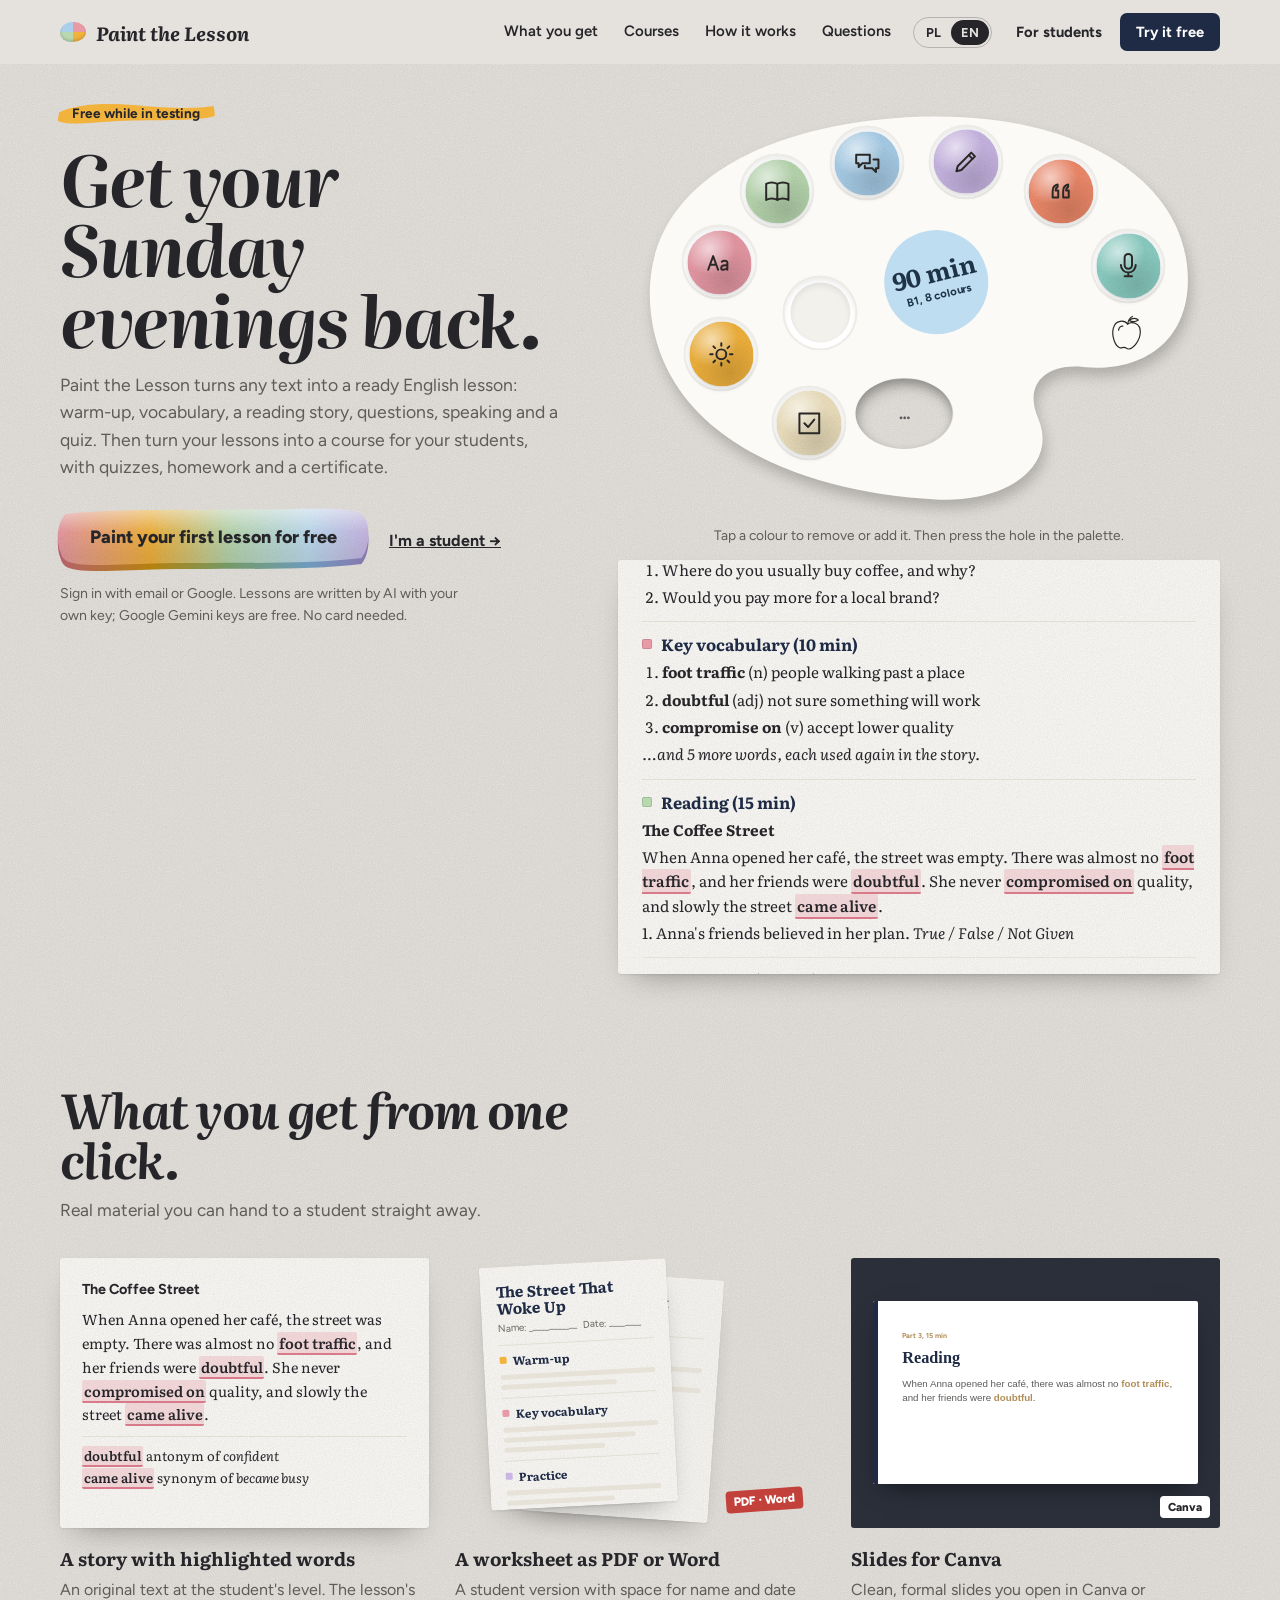
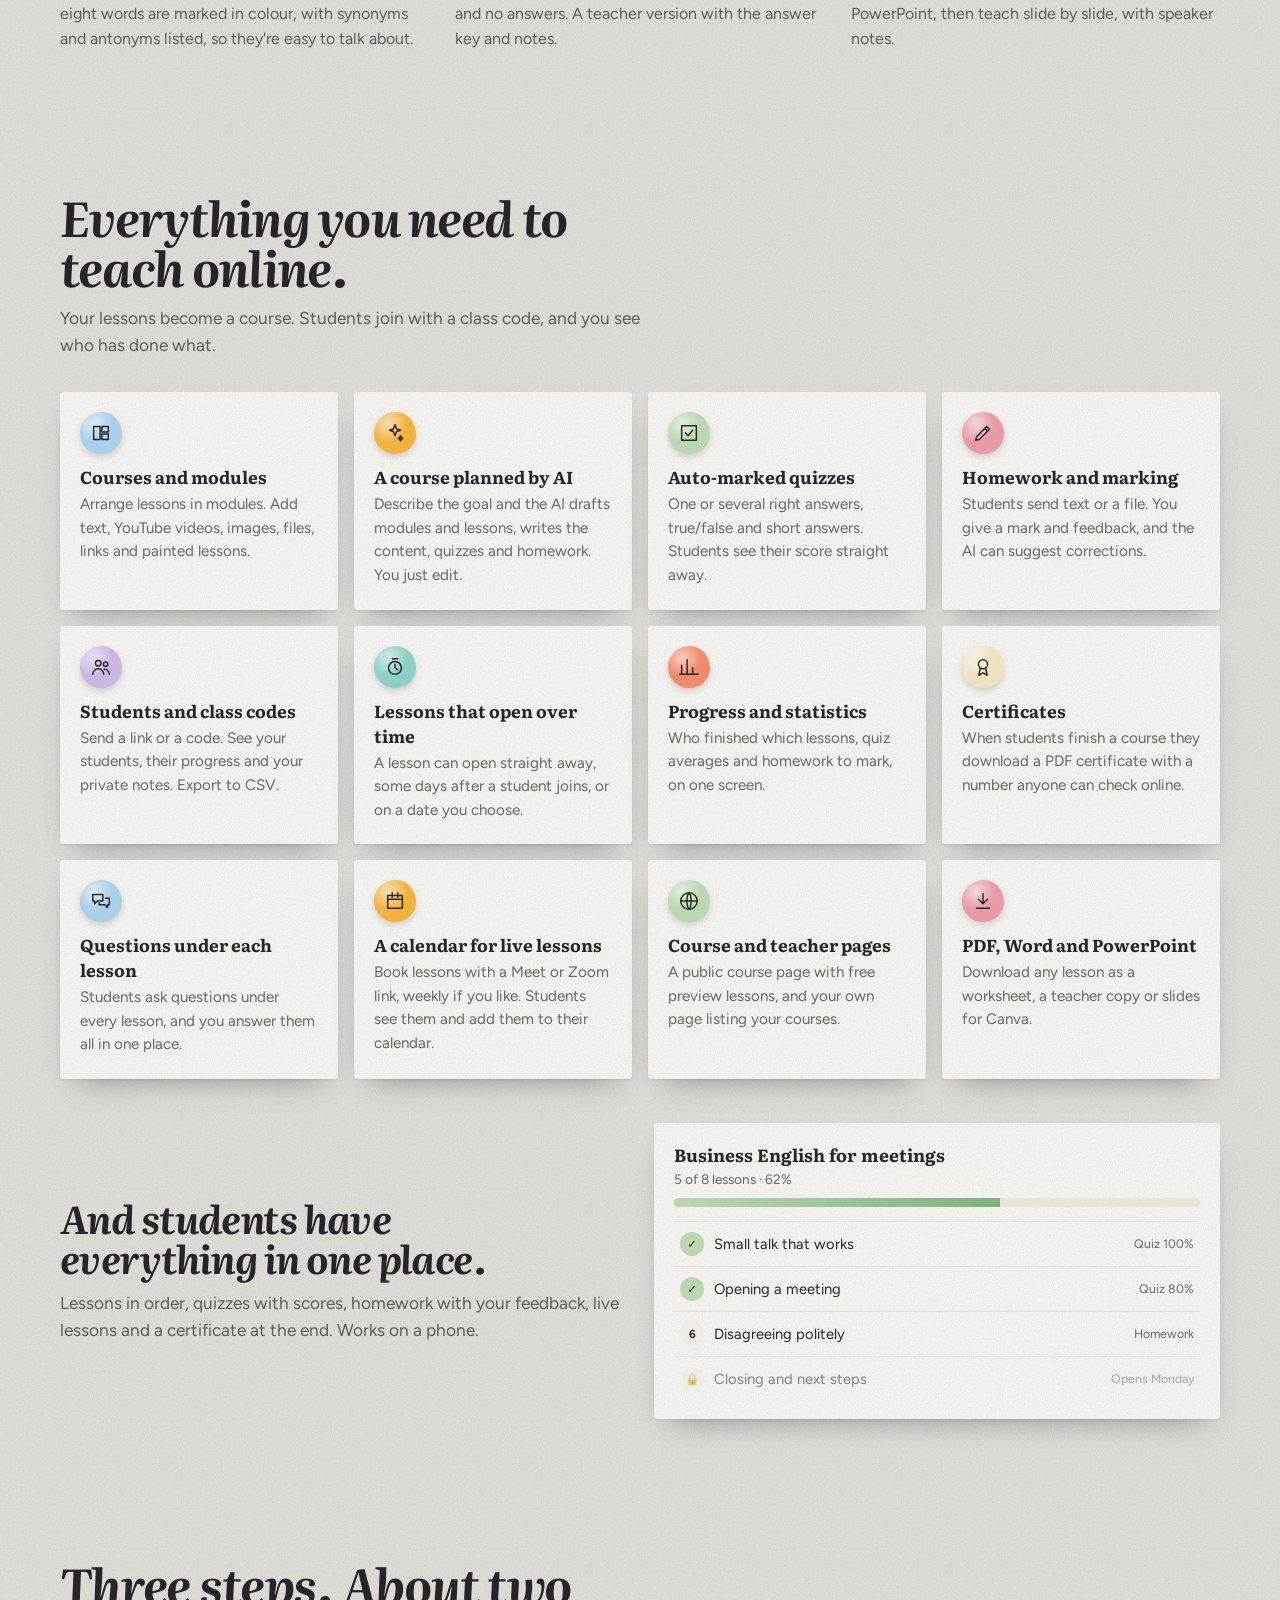
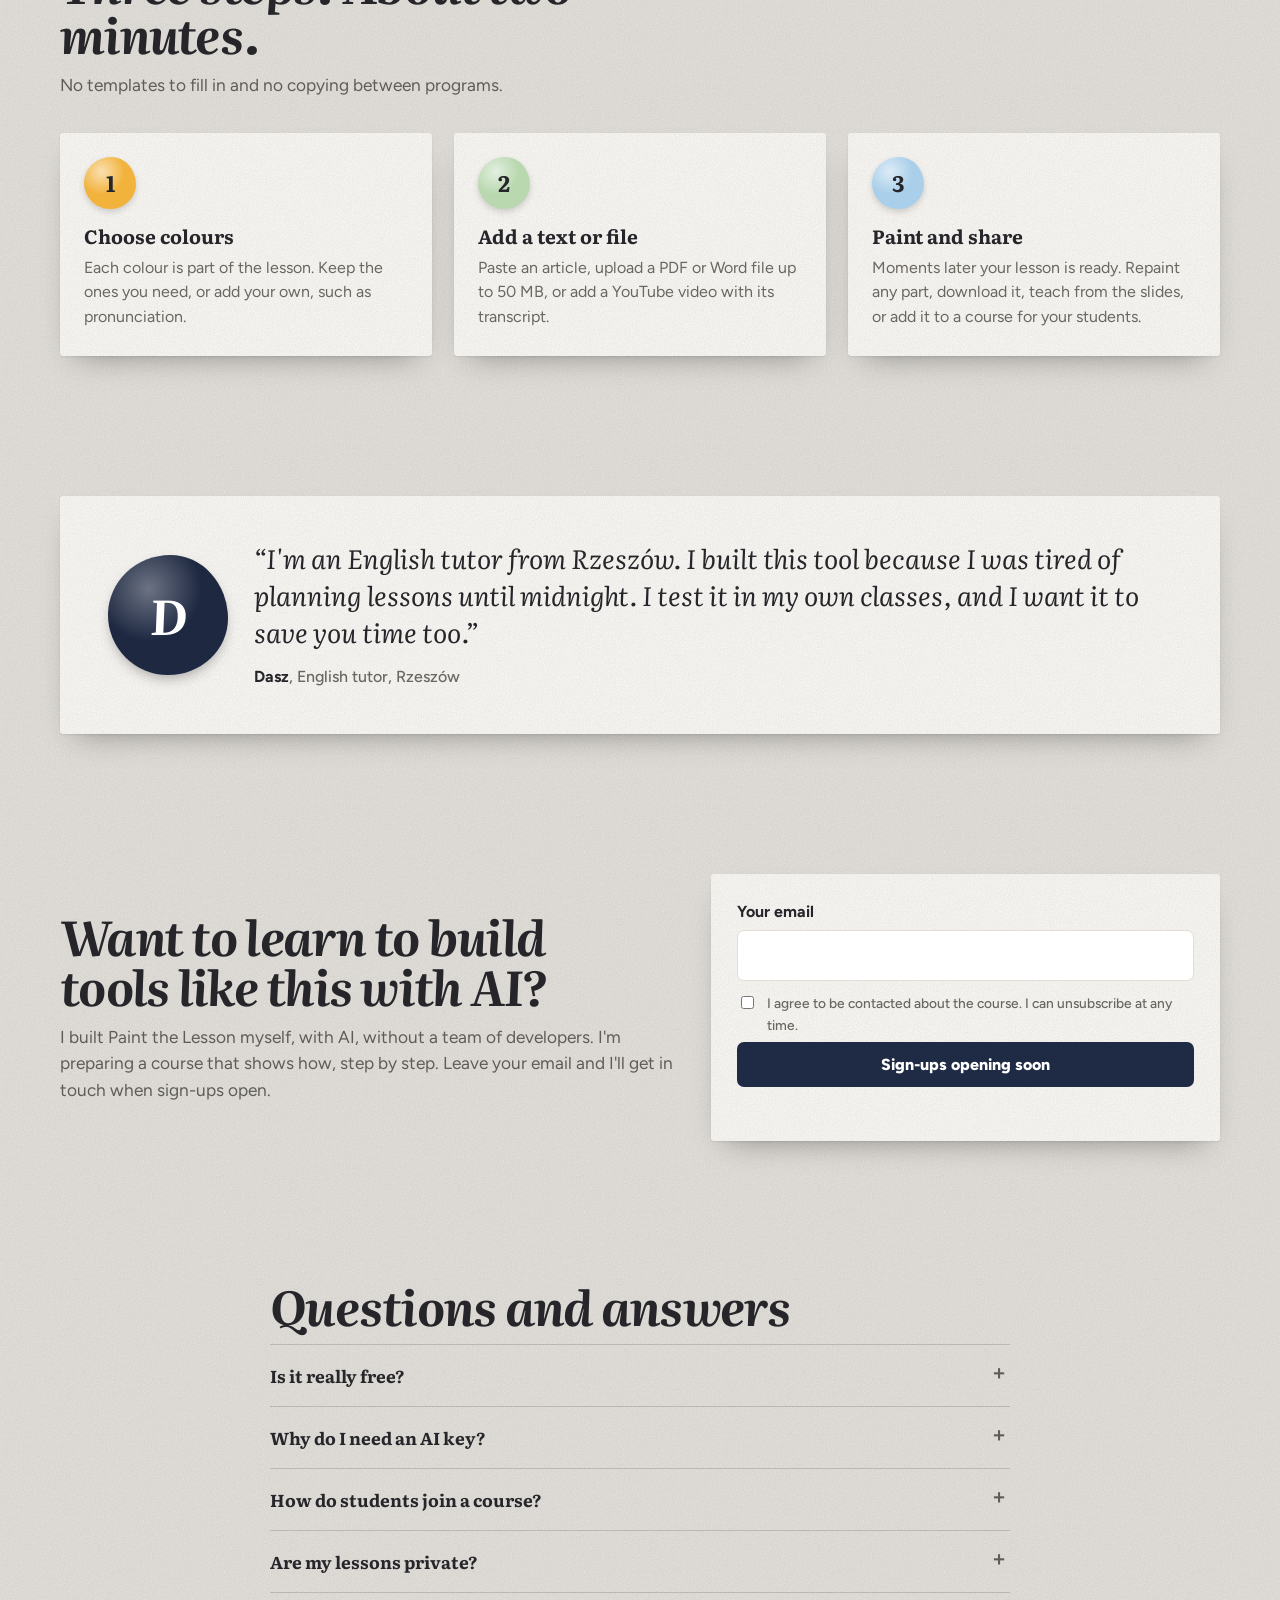
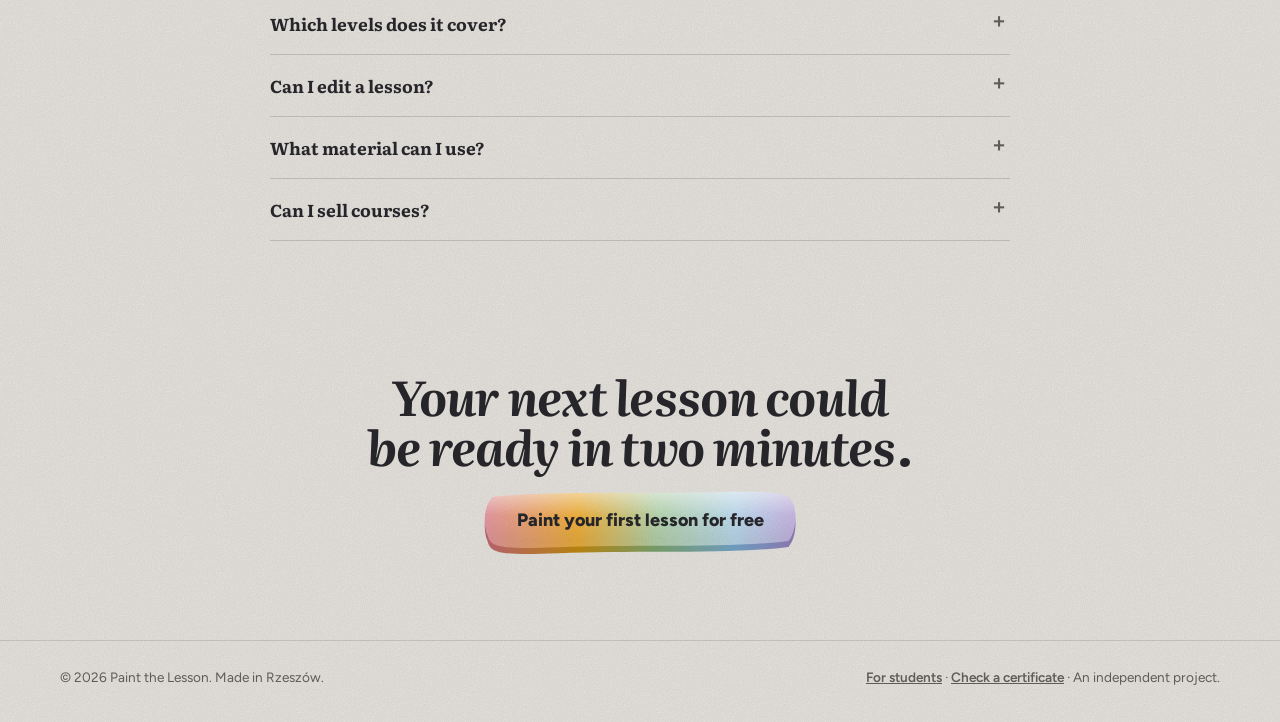
==== index.html @ 77c448f3 "Paint the Lesson web app: studio, courses, student portal - Teacher studio: paint lessons from text," ====
<!DOCTYPE html>
<html lang="pl">
<head>
<meta charset="utf-8">
<meta name="viewport" content="width=device-width, initial-scale=1, viewport-fit=cover">
<title>Paint the Lesson: gotowa lekcja angielskiego w dwie minuty</title>
<meta name="description" content="Paint the Lesson zamienia dowolny tekst w gotową lekcję angielskiego, a z lekcji buduje kurs dla Twoich uczniów: quizy, prace domowe, postępy i certyfikaty.">
<meta name="theme-color" content="#E6E3DE">
<meta property="og:title" content="Paint the Lesson">
<meta property="og:description" content="A ready English lesson from any text in two minutes, plus courses, quizzes, homework and certificates for your students.">
<meta property="og:type" content="website">
<link rel="icon" href="assets/icon.svg" type="image/svg+xml">
<link rel="preconnect" href="https://fonts.googleapis.com">
<link rel="preconnect" href="https://fonts.gstatic.com" crossorigin>
<link href="https://fonts.googleapis.com/css2?family=Figtree:wght@400;500;600;700;800&family=Literata:ital,opsz,wght@0,7..72,400;0,7..72,600;0,7..72,700;1,7..72,400;1,7..72,700&display=swap" rel="stylesheet">
<style>
:root{
  --bg:#E6E3DE; --bg-text:#26262A; --bg-muted:#5E5C58;
  --paper:#FCFBF8; --paper-text:#26262A; --paper-muted:#6A675F; --paper-line:#E3DED4;
  --navy:#1F2A44; --gold:#B08D57; --alert:#C2413A;
  --ui:"Figtree","Segoe UI",system-ui,sans-serif; --serif:"Literata",Georgia,"Times New Roman",serif;
  --noise:url("data:image/svg+xml;utf8,<svg xmlns='http://www.w3.org/2000/svg' width='180' height='180'><filter id='n'><feTurbulence type='fractalNoise' baseFrequency='.85' numOctaves='2' stitchTiles='stitch'/><feColorMatrix values='0 0 0 0 0  0 0 0 0 0  0 0 0 0 0  0 0 0 .09 0'/></filter><rect width='100%' height='100%' filter='url(%23n)'/></svg>");
  --brush:url("data:image/svg+xml;utf8,<svg xmlns='http://www.w3.org/2000/svg' viewBox='0 0 300 34' preserveAspectRatio='none'><path d='M6 16 C 40 5, 92 3, 150 7 S 262 12, 296 8 L 298 21 C 262 29, 170 25, 104 28 S 24 33, 3 27 Z'/></svg>");
  --fat:url("data:image/svg+xml;utf8,<svg xmlns='http://www.w3.org/2000/svg' viewBox='0 0 300 40' preserveAspectRatio='none'><path d='M9 5 C 62 1, 150 3, 222 2 S 291 4, 296 10 C 299 18, 298 27, 291 33 C 232 38, 142 35, 72 37 S 8 35, 3 27 C 0 19, 2 10, 9 5 Z'/></svg>");
  box-sizing:border-box;
  padding-top:env(safe-area-inset-top,0px); padding-bottom:env(safe-area-inset-bottom,0px);
}
@media (prefers-color-scheme: dark){ :root:not([data-theme="light"]){ --bg:#1C1D20; --bg-text:#ECEAE5; --bg-muted:#A6A39C; } }
:root[data-theme="dark"]{ --bg:#1C1D20; --bg-text:#ECEAE5; --bg-muted:#A6A39C; }
*,*::before,*::after{box-sizing:inherit}
html{scroll-padding-top:calc(76px + env(safe-area-inset-top,0px)); scroll-behavior:smooth}
@media (prefers-reduced-motion: reduce){ html{scroll-behavior:auto} }
body{margin:0; background:var(--bg) var(--noise); color:var(--bg-text); font:16px/1.55 var(--ui)}
a{color:inherit}
.wrap{max-width:1200px; margin:0 auto; padding:0 20px}
:focus-visible{outline:3px solid #3B6FD8; outline-offset:3px}

.top{position:sticky; top:env(safe-area-inset-top,0px); z-index:30; background:color-mix(in srgb, var(--bg) 88%, transparent); backdrop-filter:blur(8px); -webkit-backdrop-filter:blur(8px)}
.top .wrap{display:flex; align-items:center; gap:6px; height:64px}
.logo{display:flex; align-items:center; gap:10px; font:700 italic 1.2rem var(--serif); text-decoration:none; margin-right:auto}
.logo i{width:26px; height:20px; border-radius:50% 45% 50% 40% / 55% 50% 50% 45%; background:conic-gradient(#E89AA6 0 25%, #F2B33D 0 50%, #B9D8B0 0 75%, #A9CFEA 0); display:inline-block; box-shadow:inset 0 -2px 3px rgba(0,0,0,.15)}
.nav-link{text-decoration:none; font-weight:600; font-size:.94rem; padding:8px 10px}
@media (max-width:900px){ .nav-link{display:none} }
.lang{display:flex; border:1px solid color-mix(in srgb, var(--bg-text) 25%, transparent); border-radius:999px; padding:2px; margin:0 6px}
.lang button{border:0; background:transparent; color:var(--bg-text); font:700 .8rem var(--ui); padding:5px 10px; border-radius:999px; cursor:pointer}
.lang button[aria-pressed="true"]{background:var(--bg-text); color:var(--bg)}
.btn-ink{display:inline-block; text-decoration:none; background:var(--navy); color:#fff; font:700 .92rem var(--ui); padding:10px 16px; border-radius:7px; white-space:nowrap}
.btn-line{display:inline-block; text-decoration:none; font:700 .92rem var(--ui); padding:9px 12px; border-radius:7px; white-space:nowrap}
@media (max-width:520px){ .top .btn-ink{display:none} }

.paint-btn{position:relative; z-index:0; display:inline-block; text-decoration:none; text-align:center; padding:20px 30px 22px; font:800 1.12rem var(--ui); color:#26262A; transition:transform .12s ease; margin-bottom:8px}
.paint-btn::before, .paint-btn::after{content:""; position:absolute; inset:0 -4px; -webkit-mask:var(--fat) center/100% 100% no-repeat; mask:var(--fat) center/100% 100% no-repeat}
.paint-btn::before{z-index:-1; background:linear-gradient(180deg, rgba(255,255,255,.55), rgba(255,255,255,0) 42%, rgba(0,0,0,.06) 80%), var(--noise), linear-gradient(90deg,#E89AA6,#F2B33D 30%,#B9D8B0 55%,#BFDDF0 80%,#C9B6E4)}
.paint-btn::after{z-index:-2; transform:translateY(6px); background:linear-gradient(90deg,#B4606E,#B5810F 30%,#749A68 55%,#6E9BBD 80%,#8A74AE); transition:transform .12s ease}
.paint-btn:hover{transform:translateY(-2px)} .paint-btn:hover::after{transform:translateY(8px)}
.paint-btn:active{transform:translateY(4px)} .paint-btn:active::after{transform:translateY(2px)}
.hero-acts{display:flex; flex-wrap:wrap; gap:14px 22px; align-items:center}
.hero-acts .alt{font-weight:700}

.hero{padding:36px 0 40px}
.hero .wrap{display:grid; gap:34px; align-items:start}
@media (min-width:1000px){ .hero .wrap{grid-template-columns:minmax(0,.92fr) minmax(0,1.08fr); gap:46px} }
.badge{display:inline-block; position:relative; z-index:0; font:700 .85rem var(--ui); color:#26262A; padding:5px 12px; margin-bottom:16px}
.badge::before{content:""; position:absolute; inset:0 -4px; z-index:-1; background:#F2B33D; -webkit-mask:var(--brush) center/100% 100% no-repeat; mask:var(--brush) center/100% 100% no-repeat}
h1{font:700 italic clamp(2.5rem,7.2vw,4.4rem)/1 var(--serif); letter-spacing:-.02em; margin:0 0 18px; max-width:12ch}
.lead{font-size:1.1rem; color:var(--bg-muted); max-width:46ch; margin:0 0 26px}
.note{font-size:.88rem; color:var(--bg-muted); margin:6px 0 0; max-width:46ch}

.demo{display:grid; gap:14px}
.palette{position:relative; width:100%; max-width:560px; margin:0 auto; aspect-ratio:600/440}
.palette svg.board{position:absolute; inset:0; width:100%; height:100%; overflow:visible}
.board-shape{fill:#FBFAF7; filter:drop-shadow(3px 9px 7px rgba(0,0,0,.2))}
.well{position:absolute; width:13.4%; aspect-ratio:1; transform:translate(-50%,-50%); border-radius:50%; border:0; padding:0; cursor:pointer; background:#fff;
  box-shadow:inset 0 0 0 2px #EEECE7, inset 0 4px 7px rgba(0,0,0,.10)}
.well .cup{position:absolute; inset:10%; border-radius:50%; background:#F3F1EC; box-shadow:inset 0 3px 6px rgba(0,0,0,.08)}
.well .scoop{position:absolute; inset:7%; display:grid; place-items:center; border-radius:52% 48% 50% 50% / 50% 53% 47% 50%;
  background:radial-gradient(circle at 34% 28%, rgba(255,255,255,.6), transparent 42%), radial-gradient(circle at 62% 78%, rgba(0,0,0,.13), transparent 56%), var(--noise), var(--paint);
  box-shadow:0 3px 5px rgba(0,0,0,.14); transition:transform .25s cubic-bezier(.3,1.6,.5,1), opacity .2s}
.well .scoop svg{width:46%; height:46%; stroke:#2A2826; fill:none; stroke-width:1.6; stroke-linecap:round; stroke-linejoin:round}
.well[aria-pressed="false"] .scoop{transform:scale(.2); opacity:0}
.well::after, .hole::after{content:attr(data-tip); position:absolute; left:50%; bottom:calc(100% + 8px); transform:translateX(-50%); white-space:pre; pointer-events:none; opacity:0; z-index:10;
  font:600 .78rem/1.3 var(--ui); color:#26262A; background:#FFFDF8; padding:6px 10px; border-radius:6px; box-shadow:0 6px 16px -6px rgba(0,0,0,.35); border-bottom:3px solid var(--paint,#BFDDF0); transition:opacity .15s}
.hole::after{bottom:auto; top:calc(100% + 8px)}
@media (hover:hover){ .well:hover::after, .hole:hover::after{opacity:1} }
.well:focus-visible::after, .hole:focus-visible::after{opacity:1}
.well:hover, .well:focus-visible, .hole:hover{z-index:9}
.sticker{position:absolute; left:53%; top:44.3%; width:18.5%; aspect-ratio:1; transform:translate(-50%,-50%) rotate(-14deg); border-radius:50%; background:#BFDDF0; color:#1F3346; display:grid; place-content:center; text-align:center; pointer-events:none}
.sticker b{font:700 clamp(.95rem,3.4vw,1.55rem)/1 var(--serif)}
.sticker span{font-size:clamp(.5rem,1.6vw,.7rem); font-weight:700; margin-top:2px}
.hole{position:absolute; left:47.33%; top:76.4%; width:17.4%; height:17.2%; transform:translate(-50%,-50%); border-radius:50%; border:0; background:transparent; cursor:pointer; color:var(--bg-text); font:800 clamp(.7rem,2.2vw,.95rem) var(--ui); box-shadow:inset 0 4px 8px rgba(0,0,0,.28)}
.hole:disabled{cursor:wait; opacity:.7}
.doodle{position:absolute; left:87%; top:57.5%; width:6.5%; transform:translate(-50%,-50%) rotate(8deg); pointer-events:none}
.doodle svg{width:100%; stroke:#2A2826; fill:none; stroke-width:1.3; stroke-linecap:round; stroke-linejoin:round}
.demo-hint{font-size:.86rem; color:var(--bg-muted); text-align:center; margin:0}
@media (prefers-reduced-motion: no-preference){
  .palette.intro .well .scoop{animation:drop .55s cubic-bezier(.3,1.5,.5,1) both; animation-delay:calc(var(--n) * 70ms + 150ms)}
  @keyframes drop{from{transform:translateY(-18px) scale(.4); opacity:0}}
}

.paper{background:var(--paper) var(--noise); color:var(--paper-text); border-radius:3px; box-shadow:0 1px 2px rgba(0,0,0,.08), 0 14px 30px -16px rgba(0,0,0,.4)}
.sheet{height:clamp(320px,46vh,430px); overflow-y:auto; padding:22px 24px 26px; position:relative; scrollbar-width:thin}
.sheet-tag{font:700 .75rem var(--ui); color:var(--paper-muted); margin:0 0 6px}
.lesson{font-family:var(--serif); font-size:.95rem; line-height:1.6}
.lesson .title{font:700 1.45rem/1.15 var(--serif); color:var(--navy); margin:0 0 4px}
.lesson .aim{font-style:italic; color:var(--paper-muted); margin:0 0 6px; font-size:.9rem}
.part{border-top:1px solid var(--paper-line); padding-top:10px; margin-top:12px}
.part h3{display:flex; align-items:center; gap:9px; font:700 1.02rem var(--serif); color:var(--navy); margin:0 0 4px}
.part h3::before{content:""; width:10px; height:10px; border-radius:2px; background:var(--paint); box-shadow:inset 0 0 0 1px rgba(0,0,0,.12)}
.part p, .part li{margin:.2em 0}
.part ol, .part ul{margin:.2em 0; padding-left:1.3em}
.part.teacher{background:#F4F1EA; border-left:3px solid var(--navy); border-top:0; padding:8px 12px; border-radius:0 6px 6px 0}
.part.teacher h3{font-size:.95rem}
mark.vk{background:rgba(232,154,166,.32); color:inherit; border-bottom:2px solid #D97A8A; padding:0 .12em; border-radius:2px; font-weight:600}
@media (prefers-reduced-motion: no-preference){
  .painted{animation:wipe .6s cubic-bezier(.4,.1,.2,1) both}
  @keyframes wipe{from{clip-path:inset(0 100% 0 0); opacity:.3} to{clip-path:inset(0 0 0 0); opacity:1}}
}

section.block{padding:70px 0}
.h2{font:700 italic clamp(2rem,5vw,3rem)/1.05 var(--serif); letter-spacing:-.015em; margin:0 0 12px; max-width:18ch}
.sub{color:var(--bg-muted); font-size:1.08rem; margin:0 0 34px; max-width:56ch}

.gets{display:grid; gap:26px}
@media (min-width:900px){ .gets{grid-template-columns:repeat(3,1fr)} }
.get h3{font:700 1.15rem var(--serif); margin:16px 0 6px}
.get p{margin:0; color:var(--bg-muted)}
.mock{height:270px; position:relative}
.mock-story{padding:20px 22px; font:400 .9rem/1.65 var(--serif); overflow:hidden}
.mock-story b{display:block; font-family:var(--ui); margin-bottom:6px}
.mock-story .wl{margin-top:10px; padding-top:8px; border-top:1px solid var(--paper-line); font-size:.82rem}
.pages{position:relative; height:100%}
.page{position:absolute; height:90%; aspect-ratio:1/1.3; padding:16px 16px; font-size:.62rem; line-height:1.5; overflow:hidden}
.page.back{left:20%; top:6%; transform:rotate(4deg); opacity:.9}
.page.front{left:8%; top:2%; transform:rotate(-3deg)}
.page .pt{font:700 .95rem/1.15 var(--serif); color:var(--navy); margin:0 0 4px}
.page .nd{color:var(--paper-muted); margin:0 0 8px}
.page .ph{display:flex; align-items:center; gap:6px; font:700 .72rem var(--serif); color:var(--navy); margin:8px 0 3px; border-top:1px solid var(--paper-line); padding-top:6px}
.page .ph i{width:7px; height:7px; border-radius:1.5px; background:var(--paint)}
.page .ln{height:5px; border-radius:3px; background:#E7E2D8; margin:5px 0}
.ftag{position:absolute; right:6%; bottom:6%; font:800 .75rem var(--ui); background:var(--alert); color:#fff; padding:4px 8px; border-radius:4px; transform:rotate(-4deg)}
.slides{height:100%; display:grid; place-items:center; overflow:hidden; border-radius:3px; background:#2A2F3A}
.slides-track{position:relative; width:88%; aspect-ratio:16/9}
.sl{container-type:inline-size; position:absolute; inset:0; border-radius:2px; overflow:hidden; box-shadow:0 10px 24px -10px rgba(0,0,0,.6); opacity:0; transition:transform .5s ease, opacity .5s ease; transform:translateX(12%)}
.sl.on{opacity:1; transform:none}
.sl.out{opacity:0; transform:translateX(-12%)}
.sl.t{background:var(--navy); color:#fff}
.sl.t .in{position:absolute; inset:0; display:flex; flex-direction:column; justify-content:center; padding:0 9cqw}
.sl.t small{font:700 2.6cqw var(--ui); color:var(--gold)}
.sl.t b{font:700 6.2cqw/1.1 Georgia,serif; margin:1.5cqw 0 2.6cqw}
.sl.t span{display:block; width:14cqw; height:.6cqw; background:var(--gold)}
.sl.c{background:#fff; color:#1F2430}
.sl.c .in{position:absolute; inset:0; padding:6cqw 7cqw 0 9cqw}
.sl.c::before{content:""; position:absolute; left:0; top:0; bottom:0; width:1.6cqw; background:var(--navy)}
.sl.c small{font:700 2.2cqw var(--ui); color:var(--gold)}
.sl.c b{display:block; font:700 5cqw Georgia,serif; color:var(--navy); margin:1cqw 0 3cqw}
.sl.c p{font:3cqw/1.45 Arial,sans-serif; margin:0}
.sl.c mark{background:none; color:var(--gold); font-weight:700}
.ctag{position:absolute; right:10px; bottom:10px; font:800 .72rem var(--ui); background:#fff; color:#26262A; padding:4px 8px; border-radius:4px}

/* Teaching platform features */
.feats{display:grid; gap:16px; grid-template-columns:repeat(auto-fill, minmax(250px,1fr)); list-style:none; padding:0; margin:0}
.feat{padding:20px 20px 22px}
.feat .dot{width:42px; height:42px; display:grid; place-items:center; margin-bottom:10px; border-radius:52% 48% 50% 50% / 50% 53% 47% 50%; background:radial-gradient(circle at 34% 28%, rgba(255,255,255,.6), transparent 45%), var(--paint); box-shadow:0 3px 6px rgba(0,0,0,.15)}
.feat .dot svg{width:22px; height:22px; stroke:#2A2826; fill:none; stroke-width:1.6; stroke-linecap:round; stroke-linejoin:round}
.feat h3{font:700 1.08rem var(--serif); margin:0 0 4px}
.feat p{margin:0; color:var(--paper-muted); font-size:.95rem}
.students{display:grid; gap:28px; align-items:center; margin-top:44px}
@media (min-width:900px){ .students{grid-template-columns:1fr 1fr} }
.student-mock{padding:18px 20px}
.sm-row{display:flex; align-items:center; gap:10px; padding:10px 6px; border-top:1px solid var(--paper-line); font-size:.92rem}
.sm-row:first-of-type{border-top:0}
.sm-row i{width:24px; height:24px; display:grid; place-items:center; border-radius:50%; background:#EFEBE3; font:700 .72rem var(--ui); font-style:normal; flex:none}
.sm-row.done i{background:#B9D8B0}
.sm-row.lock{opacity:.55}
.sm-row small{margin-left:auto; color:var(--paper-muted)}
.sm-bar{height:9px; border-radius:99px; background:#E9E4DA; overflow:hidden; margin:8px 0 14px}
.sm-bar b{display:block; height:100%; width:62%; background:linear-gradient(90deg,#B9D8B0,#7FB27A)}
.sm-h{font:700 1.1rem var(--serif); margin:0 0 2px}
.sm-sub{color:var(--paper-muted); font-size:.85rem; margin:0}

.steps{display:grid; gap:22px; list-style:none; padding:0; margin:0}
@media (min-width:860px){ .steps{grid-template-columns:repeat(3,1fr)} }
.step{padding:24px 24px 26px; position:relative}
.step .num{width:52px; height:52px; display:grid; place-items:center; font:700 1.4rem var(--serif); color:#26262A; margin-bottom:12px;
  border-radius:52% 48% 50% 50% / 50% 53% 47% 50%; background:radial-gradient(circle at 34% 28%, rgba(255,255,255,.6), transparent 45%), var(--paint); box-shadow:0 3px 6px rgba(0,0,0,.15)}
.step h3{font:700 1.2rem var(--serif); margin:0 0 6px}
.step p{margin:0; color:var(--paper-muted)}

.founder{display:grid; gap:26px; align-items:center; padding:34px 30px}
@media (min-width:820px){ .founder{grid-template-columns:auto 1fr; padding:44px 48px} }
.face{width:120px; height:120px; display:grid; place-items:center; font:700 italic 3rem var(--serif); color:#fff; border-radius:52% 48% 50% 50% / 50% 53% 47% 50%;
  background:radial-gradient(circle at 34% 28%, rgba(255,255,255,.35), transparent 45%), var(--noise), var(--navy); box-shadow:0 6px 14px -4px rgba(0,0,0,.35)}
blockquote{margin:0; font:400 italic clamp(1.25rem,2.6vw,1.65rem)/1.4 var(--serif); color:var(--paper-text)}
.sign{margin:14px 0 0; font-weight:700}
.sign span{font-weight:500; color:var(--paper-muted)}

.builders{display:grid; gap:28px; align-items:center}
@media (min-width:900px){ .builders{grid-template-columns:1.1fr .9fr} }
.signup{padding:26px}
.signup label{display:block; font-weight:700; margin-bottom:6px}
.signup input[type=email]{width:100%; font:inherit; padding:12px 14px; border:1px solid var(--paper-line); border-radius:7px; background:#fff; color:#26262A}
.consent{display:flex !important; font-weight:500 !important; gap:10px; align-items:flex-start; font-size:.86rem; color:var(--paper-muted); margin:12px 0 16px}
.consent input{margin-top:3px}
.signup button{width:100%; border:0; border-radius:7px; padding:13px 16px; font:800 1rem var(--ui); background:var(--navy); color:#fff; cursor:pointer}
.signup button:disabled{opacity:.55; cursor:not-allowed}
.form-msg{min-height:1.3em; font-size:.88rem; margin:10px 0 0}
.form-msg.err{color:var(--alert)}

.faq{max-width:780px}
details{border-top:1px solid color-mix(in srgb, var(--bg-text) 18%, transparent); padding:4px 0}
details:last-child{border-bottom:1px solid color-mix(in srgb, var(--bg-text) 18%, transparent)}
summary{cursor:pointer; list-style:none; font:700 1.08rem var(--serif); padding:14px 30px 14px 0; position:relative}
summary::-webkit-details-marker{display:none}
summary::after{content:"+"; position:absolute; right:4px; top:10px; font:600 1.4rem var(--ui); color:var(--bg-muted)}
details[open] summary::after{content:"\2212"}
details p{margin:0 0 16px; color:var(--bg-muted); max-width:62ch}

.final{text-align:center; padding:60px 0 80px}
.final .h2{margin:0 auto 18px}
footer{border-top:1px solid color-mix(in srgb, var(--bg-text) 15%, transparent); padding:26px 0 34px; font-size:.85rem; color:var(--bg-muted)}
footer .wrap{display:flex; flex-wrap:wrap; gap:8px 24px; justify-content:space-between}
footer a{font-weight:600}
</style>
</head>
<body>
<header class="top">
  <div class="wrap">
    <a class="logo" href="#top"><i aria-hidden="true"></i>Paint the Lesson</a>
    <a class="nav-link" href="#what" data-i="nav.what"></a>
    <a class="nav-link" href="#teach" data-i="nav.teach"></a>
    <a class="nav-link" href="#how" data-i="nav.how"></a>
    <a class="nav-link" href="#faq" data-i="nav.faq"></a>
    <div class="lang" role="group" aria-label="Język / Language">
      <button id="lgPl" aria-pressed="true" lang="pl">PL</button>
      <button id="lgEn" aria-pressed="false" lang="en">EN</button>
    </div>
    <a class="btn-line" href="learn.html" data-i="nav.student"></a>
    <a class="btn-ink" href="app.html" data-i="nav.cta"></a>
  </div>
</header>

<main id="top">
  <section class="hero">
    <div class="wrap">
      <div>
        <span class="badge" data-i="hero.badge"></span>
        <h1 data-i="hero.h1"></h1>
        <p class="lead" data-i="hero.lead"></p>
        <div class="hero-acts"><a class="paint-btn" href="app.html" data-i="hero.cta"></a><a class="alt" href="learn.html" data-i="hero.student"></a></div>
        <p class="note" data-i="hero.note"></p>
      </div>
      <div class="demo">
        <div class="palette intro" id="palette">
          <svg class="board" viewBox="0 0 600 440" aria-hidden="true">
            <path class="board-shape" fill-rule="evenodd" d="M300 18 C 472 12, 592 88, 588 198 C 585 268, 528 292, 476 286 C 434 282, 412 306, 428 342 C 448 390, 398 432, 318 428 C 176 421, 22 362, 12 220 C 3 88, 140 24, 300 18 Z M 284 298 a 52 38 0 1 0 0.1 0 Z"/>
          </svg>
          <div class="sticker" aria-hidden="true"><b id="stMin">90 min</b><span id="stInfo"></span></div>
          <div class="doodle" aria-hidden="true"><svg viewBox="0 0 40 44"><path d="M20 13c-4-4-14-3-15 7-1 9 5 19 10 20 2 .4 3-1 5-1s3 1.4 5 1c5-1 11-11 10-20-1-10-11-11-15-7z"/><path d="M20 13c0-4 1-7 4-9"/><path d="M21 9c3-4 8-4 10-2-3 3-7 3-10 2z"/><path d="M11 21c0-3 2-5 4-5"/></svg></div>
          <button class="hole" id="hole"></button>
        </div>
        <p class="demo-hint" data-i="demo.hint"></p>
        <div class="paper sheet" id="sheet" aria-live="polite">
          <p class="sheet-tag" data-i="demo.sample"></p>
          <div class="lesson" id="lesson"></div>
        </div>
      </div>
    </div>
  </section>

  <section class="block" id="what">
    <div class="wrap">
      <h2 class="h2" data-i="what.h2"></h2>
      <p class="sub" data-i="what.sub"></p>
      <div class="gets">
        <article class="get">
          <div class="paper mock mock-story" aria-hidden="true">
            <b>The Coffee Street</b>
            When Anna opened her café, the street was empty. There was almost no <mark class="vk">foot traffic</mark>, and her friends were <mark class="vk">doubtful</mark>. She never <mark class="vk">compromised on</mark> quality, and slowly the street <mark class="vk">came alive</mark>.
            <div class="wl"><mark class="vk">doubtful</mark> antonym of <em>confident</em><br><mark class="vk">came alive</mark> synonym of <em>became busy</em></div>
          </div>
          <h3 data-i="what.c1.t"></h3><p data-i="what.c1.d"></p>
        </article>
        <article class="get">
          <div class="mock" aria-hidden="true"><div class="pages">
            <div class="paper page back"><p class="pt">The Street That Woke Up</p><div class="ph" style="--paint:#B9D8B0"><i></i>Reading</div><div class="ln"></div><div class="ln" style="width:80%"></div><div class="ln"></div><div class="ln" style="width:60%"></div></div>
            <div class="paper page front"><p class="pt">The Street That Woke Up</p><p class="nd">Name: ____________ &nbsp; Date: ________</p>
              <div class="ph" style="--paint:#F2B33D"><i></i>Warm-up</div><div class="ln"></div><div class="ln" style="width:75%"></div>
              <div class="ph" style="--paint:#E89AA6"><i></i>Key vocabulary</div><div class="ln"></div><div class="ln" style="width:85%"></div><div class="ln" style="width:65%"></div>
              <div class="ph" style="--paint:#C9B6E4"><i></i>Practice</div><div class="ln"></div><div class="ln" style="width:70%"></div></div>
            <span class="ftag">PDF · Word</span>
          </div></div>
          <h3 data-i="what.c2.t"></h3><p data-i="what.c2.d"></p>
        </article>
        <article class="get">
          <div class="mock" aria-hidden="true"><div class="slides" id="slides"><div class="slides-track">
            <div class="sl t on"><div class="in"><small>B1, 90 minutes</small><b>The Street That Woke Up</b><span></span></div></div>
            <div class="sl c"><div class="in"><small>Part 3, 15 min</small><b>Reading</b><p>When Anna opened her café, there was almost no <mark>foot traffic</mark>, and her friends were <mark>doubtful</mark>.</p></div></div>
            <div class="sl c"><div class="in"><small>Part 5, 15 min</small><b>Discussion</b><p>1. Was Anna right to charge more than the chain store?<br>2. What makes a street feel alive?</p></div></div>
          </div><span class="ctag">Canva</span></div></div>
          <h3 data-i="what.c3.t"></h3><p data-i="what.c3.d"></p>
        </article>
      </div>
    </div>
  </section>

  <section class="block" id="teach">
    <div class="wrap">
      <h2 class="h2" data-i="teach.h2"></h2>
      <p class="sub" data-i="teach.sub"></p>
      <ul class="feats" id="feats"></ul>
      <div class="students">
        <div>
          <h2 class="h2" style="font-size:clamp(1.7rem,4vw,2.4rem)" data-i="stu.h2"></h2>
          <p class="sub" style="margin-bottom:0" data-i="stu.sub"></p>
        </div>
        <div class="paper student-mock" aria-hidden="true">
          <p class="sm-h">Business English for meetings</p><p class="sm-sub">5 of 8 lessons · 62%</p>
          <div class="sm-bar"><b></b></div>
          <div class="sm-row done"><i>✓</i>Small talk that works<small>Quiz 100%</small></div>
          <div class="sm-row done"><i>✓</i>Opening a meeting<small>Quiz 80%</small></div>
          <div class="sm-row"><i>6</i>Disagreeing politely<small>Homework</small></div>
          <div class="sm-row lock"><i>🔒</i>Closing and next steps<small>Opens Monday</small></div>
        </div>
      </div>
    </div>
  </section>

  <section class="block" id="how">
    <div class="wrap">
      <h2 class="h2" data-i="how.h2"></h2>
      <p class="sub" data-i="how.sub"></p>
      <ol class="steps">
        <li class="paper step"><div class="num" style="--paint:#F2B33D">1</div><h3 data-i="how.s1.t"></h3><p data-i="how.s1.d"></p></li>
        <li class="paper step"><div class="num" style="--paint:#B9D8B0">2</div><h3 data-i="how.s2.t"></h3><p data-i="how.s2.d"></p></li>
        <li class="paper step"><div class="num" style="--paint:#A9CFEA">3</div><h3 data-i="how.s3.t"></h3><p data-i="how.s3.d"></p></li>
      </ol>
    </div>
  </section>

  <section class="block" id="founder">
    <div class="wrap">
      <div class="paper founder">
        <div class="face" aria-hidden="true">D</div>
        <div>
          <blockquote data-i="founder.q"></blockquote>
          <p class="sign">Dasz<span data-i="founder.role"></span></p>
        </div>
      </div>
    </div>
  </section>

  <section class="block" id="builders">
    <div class="wrap builders">
      <div>
        <h2 class="h2" data-i="build.h2"></h2>
        <p class="sub" style="margin-bottom:0" data-i="build.sub"></p>
      </div>
      <form class="paper signup" id="signup" novalidate>
        <label for="email" data-i="build.label"></label>
        <input id="email" type="email" autocomplete="email" required>
        <label class="consent"><input type="checkbox" id="consent" required><span data-i="build.consent"></span></label>
        <button type="submit" id="signBtn" data-i="build.btn"></button>
        <p class="form-msg" id="formMsg" role="status" aria-live="polite"></p>
      </form>
    </div>
  </section>

  <section class="block" id="faq">
    <div class="wrap faq">
      <h2 class="h2" data-i="faq.h2"></h2>
      <details><summary data-i="faq.q1"></summary><p data-i="faq.a1"></p></details>
      <details><summary data-i="faq.q2"></summary><p data-i="faq.a2"></p></details>
      <details><summary data-i="faq.q7"></summary><p data-i="faq.a7"></p></details>
      <details><summary data-i="faq.q3"></summary><p data-i="faq.a3"></p></details>
      <details><summary data-i="faq.q4"></summary><p data-i="faq.a4"></p></details>
      <details><summary data-i="faq.q5"></summary><p data-i="faq.a5"></p></details>
      <details><summary data-i="faq.q6"></summary><p data-i="faq.a6"></p></details>
      <details><summary data-i="faq.q8"></summary><p data-i="faq.a8"></p></details>
    </div>
  </section>

  <section class="final">
    <div class="wrap">
      <h2 class="h2" data-i="final.h2"></h2>
      <a class="paint-btn" href="app.html" data-i="hero.cta"></a>
    </div>
  </section>
</main>
<footer>
  <div class="wrap">
    <span data-i="foot.made"></span>
    <span><a href="learn.html" data-i="nav.student"></a> · <a href="verify.html" data-i="foot.verify"></a> · <span data-i="foot.small"></span></span>
  </div>
</footer>

<script>
const FORM_URL = ""; // e.g. a Tally or Google Form link; the email is added as ?email=

const T = {
  pl:{
    "doc.title":"Paint the Lesson: gotowa lekcja angielskiego w dwie minuty",
    "nav.what":"Co dostajesz","nav.teach":"Kursy","nav.how":"Jak to działa","nav.faq":"Pytania","nav.cta":"Wypróbuj za darmo","nav.student":"Dla uczniów",
    "hero.badge":"Za darmo w czasie testów",
    "hero.h1":"Odzyskaj swoje niedzielne wieczory.",
    "hero.lead":"Paint the Lesson zamienia dowolny tekst w gotową lekcję angielskiego: rozgrzewkę, słownictwo, historyjkę, pytania, mówienie i quiz. Z lekcji zbudujesz kurs dla uczniów, z quizami, pracami domowymi i certyfikatem.",
    "hero.cta":"Namaluj pierwszą lekcję za darmo","hero.student":"Jestem uczniem →",
    "hero.note":"Logujesz się e-mailem lub przez Google. Lekcje pisze AI z Twoim własnym kluczem; klucz Google Gemini jest darmowy. Bez karty płatniczej.",
    "demo.hint":"Stuknij kolor, żeby go usunąć lub dodać. Potem naciśnij otwór w palecie.",
    "demo.sample":"Przykładowa lekcja, poziom B1",
    "demo.paint":"Maluj","demo.painting":"…","demo.holeTip":"Namaluj lekcję",
    "demo.skip":"Kliknij, aby pominąć","demo.add":"Kliknij, aby dodać",
    "what.h2":"Co dostajesz po jednym kliknięciu.",
    "what.sub":"Prawdziwe materiały, które możesz od razu dać uczniowi.",
    "what.c1.t":"Historyjka z wyróżnionymi słowami",
    "what.c1.d":"Oryginalny tekst na poziomie ucznia. Osiem słów z lekcji jest zaznaczonych kolorem, a lista obok pokazuje synonimy i antonimy, więc łatwo o nich rozmawiać.",
    "what.c2.t":"Karta pracy w PDF lub Word",
    "what.c2.d":"Wersja dla ucznia z miejscem na imię i datę, bez odpowiedzi. Wersja dla Ciebie z kluczem i notatkami po polsku.",
    "what.c3.t":"Slajdy do Canvy",
    "what.c3.d":"Eleganckie slajdy, które otworzysz w Canvie lub PowerPoincie. Prowadzisz lekcję slajd po slajdzie, z notatkami dla siebie.",
    "teach.h2":"Wszystko, czego potrzebujesz, żeby uczyć online.",
    "teach.sub":"Twoje lekcje stają się kursem. Uczniowie dołączają kodem klasy, a Ty widzisz, kto co zrobił.",
    "f.courses.t":"Kursy i moduły","f.courses.d":"Układaj lekcje w moduły. Dodawaj tekst, filmy z YouTube, obrazy, pliki, linki i namalowane lekcje.",
    "f.ai.t":"Kurs zaplanowany przez AI","f.ai.d":"Opisz cel kursu, a AI rozpisze moduły i lekcje, napisze treść, quizy i prace domowe. Ty tylko poprawiasz.",
    "f.quiz.t":"Quizy sprawdzane automatycznie","f.quiz.d":"Jedna lub kilka poprawnych odpowiedzi, prawda/fałsz i krótkie odpowiedzi. Uczeń od razu widzi wynik.",
    "f.hw.t":"Prace domowe i ocenianie","f.hw.d":"Uczeń wysyła tekst lub plik. Ty oceniasz i piszesz informację zwrotną, a AI może podpowiedzieć poprawki.",
    "f.students.t":"Uczniowie i kod klasy","f.students.d":"Wyślij link albo kod. Widzisz listę uczniów, ich postępy i swoje prywatne notatki. Eksport do CSV.",
    "f.drip.t":"Lekcje otwierane w czasie","f.drip.d":"Lekcja może otworzyć się od razu, kilka dni po zapisie albo w wybranym dniu.",
    "f.progress.t":"Postępy i statystyki","f.progress.d":"Kto skończył które lekcje, średnie wyniki quizów, prace do sprawdzenia. Wszystko na jednym ekranie.",
    "f.cert.t":"Certyfikaty","f.cert.d":"Po ukończeniu kursu uczeń pobiera certyfikat w PDF z numerem, który każdy może sprawdzić online.",
    "f.disc.t":"Pytania pod lekcją","f.disc.d":"Uczniowie zadają pytania pod każdą lekcją, a Ty odpowiadasz w jednym miejscu.",
    "f.cal.t":"Kalendarz lekcji na żywo","f.cal.d":"Zaplanuj lekcje z linkiem do Meet lub Zooma, także co tydzień. Uczniowie widzą je u siebie i dodają do kalendarza.",
    "f.page.t":"Strona kursu i nauczyciela","f.page.d":"Publiczna strona kursu z darmowymi lekcjami na próbę i Twoja strona z listą kursów.",
    "f.export.t":"PDF, Word i PowerPoint","f.export.d":"Każdą lekcję pobierzesz jako kartę pracy, wersję dla nauczyciela albo slajdy do Canvy.",
    "stu.h2":"A uczeń ma wszystko w jednym miejscu.",
    "stu.sub":"Lekcje po kolei, quizy z wynikiem, prace domowe z Twoją oceną, lekcje na żywo i certyfikat na koniec. Działa na telefonie.",
    "how.h2":"Trzy kroki. Około dwóch minut.",
    "how.sub":"Bez szablonów do uzupełniania i bez kopiowania między programami.",
    "how.s1.t":"Wybierz kolory","how.s1.d":"Każdy kolor to część lekcji. Zostaw te, których potrzebujesz, albo dodaj własny, na przykład wymowę.",
    "how.s2.t":"Dodaj tekst lub plik","how.s2.d":"Wklej artykuł, wgraj PDF lub Word do 50 MB albo dodaj film z YouTube razem z transkrypcją.",
    "how.s3.t":"Maluj i udostępnij","how.s3.d":"Po chwili masz gotową lekcję. Przemaluj dowolną część, pobierz ją, poprowadź ze slajdów albo dodaj do kursu dla uczniów.",
    "founder.q":"„Jestem lektorem angielskiego z Rzeszowa. Zbudowałem to narzędzie, bo miałem dość planowania lekcji do północy. Testuję je na własnych zajęciach i chcę, żeby oszczędzało czas także Tobie.”",
    "founder.role":", lektor angielskiego, Rzeszów",
    "build.h2":"Chcesz nauczyć się tworzyć takie narzędzia z AI?",
    "build.sub":"Zbudowałem Paint the Lesson sam, z pomocą AI, bez zespołu programistów. Przygotowuję kurs, w którym pokażę krok po kroku, jak to zrobić. Zostaw e-mail, a odezwę się, gdy ruszą zapisy.",
    "build.label":"Twój e-mail","build.consent":"Zgadzam się na kontakt w sprawie kursu. Mogę wypisać się w każdej chwili.",
    "build.btn":"Zapisz mnie","build.soon":"Zapisy ruszą wkrótce",
    "build.badEmail":"Wpisz poprawny adres e-mail.","build.needConsent":"Zaznacz zgodę na kontakt.",
    "build.opened":"Dokończ zapis w nowej karcie.","build.closed":"Lista zapisów otworzy się za kilka dni. Wróć tu wkrótce.",
    "faq.h2":"Pytania i odpowiedzi",
    "faq.q1":"Czy to naprawdę za darmo?","faq.a1":"Tak. Aplikacja jest w fazie testów i wszystkie funkcje są bezpłatne. Nie podajesz karty płatniczej.",
    "faq.q2":"Po co mi klucz AI?","faq.a2":"Lekcje pisze sztuczna inteligencja. Wklejasz swój klucz raz, w profilu. Klucz Google Gemini jest darmowy i zakładasz go w minutę w Google AI Studio. Możesz też użyć OpenAI lub Claude. Klucz zostaje w Twojej przeglądarce.",
    "faq.q7":"Jak uczniowie dołączają do kursu?","faq.a7":"Wysyłasz im link albo kod klasy. Uczeń zakłada darmowe konto e-mailem lub przez Google i od razu widzi kurs. Uczniowie nie potrzebują klucza AI.",
    "faq.q3":"Czy moje lekcje są prywatne?","faq.a3":"Tak. Twoje lekcje, foldery i profil widzisz tylko Ty. Uczniowie widzą wyłącznie kursy, do których dołączyli, i nigdy nie widzą kluczy odpowiedzi ani Twoich notatek.",
    "faq.q4":"Dla jakich poziomów?","faq.a4":"Od A2 do C2. Najlepiej sprawdza się na lekcjach indywidualnych z dorosłymi, ale możesz ją dopasować do każdego ucznia i grupy.",
    "faq.q5":"Czy mogę edytować lekcję?","faq.a5":"Tak. Możesz przemalować każdą część, zmienić slajdy, kolory i czcionki oraz pobrać lekcję jako Word, PDF lub plik do Canvy.",
    "faq.q6":"Z jakich materiałów mogę korzystać?","faq.a6":"Z artykułów, plików PDF i Word do 50 MB oraz filmów z YouTube, jeśli wkleisz ich transkrypcję. Do kursu dodasz też własne pliki, obrazy, filmy i linki.",
    "faq.q8":"Czy mogę sprzedawać kursy?","faq.a8":"Jeszcze nie. Płatności i automatyczne e-maile są w planach. Na razie kursy są darmowe dla Twoich uczniów, a rozliczasz się z nimi tak jak dotąd.",
    "final.h2":"Twoja następna lekcja może być gotowa za dwie minuty.",
    "foot.made":"© 2026 Paint the Lesson. Zrobione w Rzeszowie.","foot.verify":"Sprawdź certyfikat",
    "foot.small":"Niezależny projekt.",
    sections:{warm:"Rozgrzewka",vocab:"Słownictwo",reading:"Czytanie",listen:"Słuchanie",discuss:"Dyskusja",practice:"Ćwiczenia",phrases:"Zwroty i idiomy",speaking:"Mówienie",quiz:"Quiz na koniec"},
    notes:{h:"Notatki dla nauczyciela",t:"Uczeń może mylić *doubtful* z *doubt*. Poćwiczcie formy słowa. Jeśli zostanie czas, poproś, żeby opisał ulicę ze swojego miasta."},
    colours:n => n===1 ? "kolor" : (n%10>=2 && n%10<=4 && (n%100<12 || n%100>14)) ? "kolory" : "kolorów"
  },
  en:{
    "doc.title":"Paint the Lesson: a ready English lesson in two minutes",
    "nav.what":"What you get","nav.teach":"Courses","nav.how":"How it works","nav.faq":"Questions","nav.cta":"Try it free","nav.student":"For students",
    "hero.badge":"Free while in testing",
    "hero.h1":"Get your Sunday evenings back.",
    "hero.lead":"Paint the Lesson turns any text into a ready English lesson: warm-up, vocabulary, a reading story, questions, speaking and a quiz. Then turn your lessons into a course for your students, with quizzes, homework and a certificate.",
    "hero.cta":"Paint your first lesson for free","hero.student":"I'm a student →",
    "hero.note":"Sign in with email or Google. Lessons are written by AI with your own key; Google Gemini keys are free. No card needed.",
    "demo.hint":"Tap a colour to remove or add it. Then press the hole in the palette.",
    "demo.sample":"Sample lesson, level B1",
    "demo.paint":"Paint","demo.painting":"…","demo.holeTip":"Paint the lesson",
    "demo.skip":"Click to skip","demo.add":"Click to add",
    "what.h2":"What you get from one click.",
    "what.sub":"Real material you can hand to a student straight away.",
    "what.c1.t":"A story with highlighted words",
    "what.c1.d":"An original text at the student's level. The lesson's eight words are marked in colour, with synonyms and antonyms listed, so they're easy to talk about.",
    "what.c2.t":"A worksheet as PDF or Word",
    "what.c2.d":"A student version with space for name and date and no answers. A teacher version with the answer key and notes.",
    "what.c3.t":"Slides for Canva",
    "what.c3.d":"Clean, formal slides you open in Canva or PowerPoint, then teach slide by slide, with speaker notes.",
    "teach.h2":"Everything you need to teach online.",
    "teach.sub":"Your lessons become a course. Students join with a class code, and you see who has done what.",
    "f.courses.t":"Courses and modules","f.courses.d":"Arrange lessons in modules. Add text, YouTube videos, images, files, links and painted lessons.",
    "f.ai.t":"A course planned by AI","f.ai.d":"Describe the goal and the AI drafts modules and lessons, writes the content, quizzes and homework. You just edit.",
    "f.quiz.t":"Auto-marked quizzes","f.quiz.d":"One or several right answers, true/false and short answers. Students see their score straight away.",
    "f.hw.t":"Homework and marking","f.hw.d":"Students send text or a file. You give a mark and feedback, and the AI can suggest corrections.",
    "f.students.t":"Students and class codes","f.students.d":"Send a link or a code. See your students, their progress and your private notes. Export to CSV.",
    "f.drip.t":"Lessons that open over time","f.drip.d":"A lesson can open straight away, some days after a student joins, or on a date you choose.",
    "f.progress.t":"Progress and statistics","f.progress.d":"Who finished which lessons, quiz averages and homework to mark, on one screen.",
    "f.cert.t":"Certificates","f.cert.d":"When students finish a course they download a PDF certificate with a number anyone can check online.",
    "f.disc.t":"Questions under each lesson","f.disc.d":"Students ask questions under every lesson, and you answer them all in one place.",
    "f.cal.t":"A calendar for live lessons","f.cal.d":"Book lessons with a Meet or Zoom link, weekly if you like. Students see them and add them to their calendar.",
    "f.page.t":"Course and teacher pages","f.page.d":"A public course page with free preview lessons, and your own page listing your courses.",
    "f.export.t":"PDF, Word and PowerPoint","f.export.d":"Download any lesson as a worksheet, a teacher copy or slides for Canva.",
    "stu.h2":"And students have everything in one place.",
    "stu.sub":"Lessons in order, quizzes with scores, homework with your feedback, live lessons and a certificate at the end. Works on a phone.",
    "how.h2":"Three steps. About two minutes.",
    "how.sub":"No templates to fill in and no copying between programs.",
    "how.s1.t":"Choose colours","how.s1.d":"Each colour is part of the lesson. Keep the ones you need, or add your own, such as pronunciation.",
    "how.s2.t":"Add a text or file","how.s2.d":"Paste an article, upload a PDF or Word file up to 50 MB, or add a YouTube video with its transcript.",
    "how.s3.t":"Paint and share","how.s3.d":"Moments later your lesson is ready. Repaint any part, download it, teach from the slides, or add it to a course for your students.",
    "founder.q":"“I'm an English tutor from Rzeszów. I built this tool because I was tired of planning lessons until midnight. I test it in my own classes, and I want it to save you time too.”",
    "founder.role":", English tutor, Rzeszów",
    "build.h2":"Want to learn to build tools like this with AI?",
    "build.sub":"I built Paint the Lesson myself, with AI, without a team of developers. I'm preparing a course that shows how, step by step. Leave your email and I'll get in touch when sign-ups open.",
    "build.label":"Your email","build.consent":"I agree to be contacted about the course. I can unsubscribe at any time.",
    "build.btn":"Sign me up","build.soon":"Sign-ups opening soon",
    "build.badEmail":"Enter a valid email address.","build.needConsent":"Tick the box to agree to be contacted.",
    "build.opened":"Finish signing up in the new tab.","build.closed":"The sign-up list opens in a few days. Check back soon.",
    "faq.h2":"Questions and answers",
    "faq.q1":"Is it really free?","faq.a1":"Yes. The app is in testing and every feature is free. No payment card needed.",
    "faq.q2":"Why do I need an AI key?","faq.a2":"The lessons are written by AI. You paste your own key once, in your profile. Google Gemini keys are free and take a minute to make in Google AI Studio. OpenAI and Claude keys work too. The key stays in your browser.",
    "faq.q7":"How do students join a course?","faq.a7":"Send them a link or the class code. They make a free account with email or Google and see the course straight away. Students don't need an AI key.",
    "faq.q3":"Are my lessons private?","faq.a3":"Yes. Only you can see your lessons, folders and profile. Students see only the courses they joined, and never the answer keys or your notes.",
    "faq.q4":"Which levels does it cover?","faq.a4":"A2 to C2. It works best for one-to-one lessons with adults, but you can adapt it to any student or group.",
    "faq.q5":"Can I edit a lesson?","faq.a5":"Yes. Repaint any part, change slides, colours and fonts, and download the lesson as Word, PDF or a file for Canva.",
    "faq.q6":"What material can I use?","faq.a6":"Articles, PDF and Word files up to 50 MB, and YouTube videos if you paste their transcript. In courses you can also add your own files, images, videos and links.",
    "faq.q8":"Can I sell courses?","faq.a8":"Not yet. Payments and automatic emails are planned. For now courses are free for your students, and you arrange payment with them as you do today.",
    "final.h2":"Your next lesson could be ready in two minutes.",
    "foot.made":"© 2026 Paint the Lesson. Made in Rzeszów.","foot.verify":"Check a certificate",
    "foot.small":"An independent project.",
    sections:{warm:"Warm-up",vocab:"Key vocabulary",reading:"Reading",listen:"Listening",discuss:"Discussion",practice:"Practice",phrases:"Phrases & idioms",speaking:"Speaking task",quiz:"Wrap-up quiz"},
    notes:{h:"Teacher notes",t:"The student may confuse *doubtful* with *doubt*. Practise the word forms. If time remains, ask them to describe a street in their own town."},
    colours:n => n===1 ? "colour" : "colours"
  }
};

const ICONS = {
  warm:'<circle cx="12" cy="12" r="4"/><path d="M12 3v2M12 19v2M3 12h2M19 12h2M5.6 5.6l1.4 1.4M17 17l1.4 1.4M5.6 18.4L7 17M17 7l1.4-1.4"/>',
  vocab:'<path d="M3 18l4-11 4 11M4.5 14h5"/><path d="M14 11.5c1-1 4-1.3 4.5.5v6M18.5 14.5c-2.5-.5-5 0-5 2s3 2 5 0"/>',
  reading:'<path d="M3 6c3-1.5 6-1.5 9 0v13c-3-1.5-6-1.5-9 0zM12 6c3-1.5 6-1.5 9 0v13c-3-1.5-6-1.5-9 0z"/>',
  listen:'<path d="M4 15v-3a8 8 0 0 1 16 0v3"/><path d="M4 15h3v5H5.5A1.5 1.5 0 0 1 4 18.5zM20 15h-3v5h1.5a1.5 1.5 0 0 0 1.5-1.5z"/>',
  discuss:'<path d="M3 5h11v7H8l-3 3v-3H3z"/><path d="M17 9h4v7h-2v3l-3-3h-6v-2"/>',
  practice:'<path d="M4 20l1-4L16 5l3 3L8 19z"/><path d="M14 7l3 3"/>',
  phrases:'<path d="M5 12c0-3 1.6-5 4-5.5v2C8 9 7.3 10 7.3 11.3H9.5V17H5zM13.5 12c0-3 1.6-5 4-5.5v2c-1 .5-1.7 1.5-1.7 2.8H18V17h-4.5z"/>',
  speaking:'<path d="M9 5a3 3 0 0 1 6 0v6a3 3 0 0 1-6 0z"/><path d="M6 11a6 6 0 0 0 12 0M12 17v3M9 20h6"/>',
  quiz:'<path d="M4 4h16v16H4z"/><path d="M8 12l3 3 5-6"/>'
};
const FEATS = [
  ["courses","#A9CFEA",'<path d="M4 5h7v14H4zM13 5h7v6h-7zM13 13h7v6h-7z"/>'],
  ["ai","#F2B33D",'<path d="M12 3l1.8 4.6L18 9l-4.2 1.4L12 15l-1.8-4.6L6 9l4.2-1.4z"/><path d="M18 15l.8 2 2 .8-2 .8-.8 2-.8-2-2-.8 2-.8z"/>'],
  ["quiz","#B9D8B0",'<path d="M4 4h16v16H4z"/><path d="M8 12l3 3 5-6"/>'],
  ["hw","#E89AA6",'<path d="M4 20l1-4L16 5l3 3L8 19z"/><path d="M14 7l3 3"/>'],
  ["students","#C9B6E4",'<circle cx="9" cy="8" r="3"/><path d="M3 20c0-3.3 2.7-6 6-6s6 2.7 6 6"/><circle cx="17" cy="9" r="2.4"/><path d="M15.5 14.3c3 .2 5.5 2.6 5.5 5.7"/>'],
  ["drip","#8CCFC4",'<circle cx="12" cy="13" r="7"/><path d="M12 9v4l3 2M9 3h6"/>'],
  ["progress","#F08A6B",'<path d="M4 20V10M10 20V4M16 20v-7M22 20H2"/>'],
  ["cert","#EFE2BF",'<circle cx="12" cy="9" r="5"/><path d="M9 13.5L7.5 21l4.5-2.5 4.5 2.5-1.5-7.5"/>'],
  ["disc","#A9CFEA",'<path d="M3 5h11v7H8l-3 3v-3H3z"/><path d="M17 9h4v7h-2v3l-3-3h-6v-2"/>'],
  ["cal","#F2B33D",'<path d="M4 6h16v14H4zM4 10h16M9 3v5M15 3v5"/>'],
  ["page","#B9D8B0",'<circle cx="12" cy="12" r="9"/><path d="M3 12h18M12 3c3 3 3 15 0 18M12 3c-3 3-3 15 0 18"/>'],
  ["export","#E89AA6",'<path d="M12 4v11M7 10l5 5 5-5M5 20h14"/>']
];
const SECTIONS = [
  {k:"warm", at:[88,272], w:8, paint:"#F2B33D", head:"Warm-up", body:"<ol><li>Where do you usually buy coffee, and why?</li><li>Would you pay more for a local brand?</li></ol>"},
  {k:"vocab", at:[86,174], w:10, paint:"#E89AA6", head:"Key vocabulary", body:"<ol><li><strong>foot traffic</strong> (n) people walking past a place</li><li><strong>doubtful</strong> (adj) not sure something will work</li><li><strong>compromise on</strong> (v) accept lower quality</li></ol><p><em>…and 5 more words, each used again in the story.</em></p>"},
  {k:"reading", at:[148,98], w:15, paint:"#B9D8B0", head:"Reading", body:"<p><strong>The Coffee Street</strong></p><p>When Anna opened her café, the street was empty. There was almost no <mark class=\"vk\">foot traffic</mark>, and her friends were <mark class=\"vk\">doubtful</mark>. She never <mark class=\"vk\">compromised on</mark> quality, and slowly the street <mark class=\"vk\">came alive</mark>.</p><p>1. Anna's friends believed in her plan. <em>True / False / Not Given</em></p>"},
  {k:"listen", at:[194,228], w:15, paint:"#D9A066", off:true, head:"Listening", body:"<p>Video: youtube.com/watch?v=…</p><p><strong>While you watch</strong></p><ol><li>Why did the owner choose this street?<br>a) cheap rent &nbsp; b) old friends &nbsp; c) a gap in the market</li></ol>"},
  {k:"discuss", at:[244,68], w:15, paint:"#A9CFEA", head:"Discussion", body:"<ol><li>Was Anna right to charge more than the chain store?</li><li>What makes a street feel alive to you?</li></ol>"},
  {k:"practice", at:[350,66], w:15, paint:"#C9B6E4", head:"Practice", body:"<ol><li>The new shop brought more ________ to the area.</li><li>I'm ________ that the plan will work.</li></ol>"},
  {k:"phrases", at:[452,98], w:10, paint:"#F08A6B", head:"Phrases & idioms", body:"<ul><li><strong>go the extra mile</strong> do more than people expect</li><li><strong>word of mouth</strong> news passed from person to person</li></ul>"},
  {k:"speaking", at:[524,178], w:12, paint:"#8CCFC4", head:"Speaking task", body:"<p>Role-play: you are Anna. Your partner is a bank manager. Convince them to give you a loan for a second café.</p>"},
  {k:"quiz", at:[182,346], w:5, paint:"#EFE2BF", head:"Wrap-up quiz", body:"<ol><li>What does <em>doubtful</em> mean?</li><li>Give one synonym for <em>came alive</em>.</li></ol>"}
];

let lang = "pl";
const on = new Set(SECTIONS.filter(s => !s.off).map(s => s.k));
const $ = id => document.getElementById(id);
const reduce = window.matchMedia("(prefers-reduced-motion: reduce)").matches;

function md(s){ return s.replace(/&/g,"&amp;").replace(/</g,"&lt;").replace(/\*([^*]+)\*/g,"<em>$1</em>"); }
function minutes(){
  const sel = SECTIONS.filter(s => on.has(s.k)), tot = sel.reduce((a,s) => a + s.w, 0), m = {}; let sum = 0;
  sel.forEach(s => { m[s.k] = Math.max(3, Math.round(s.w / tot * 90)); sum += m[s.k]; });
  if (sel.length) { const big = sel.reduce((a,s) => s.w > a.w ? s : a); m[big.k] += 90 - sum; }
  return m;
}

const pal = $("palette");
SECTIONS.forEach((s, i) => {
  const b = document.createElement("button");
  b.className = "well"; b.dataset.k = s.k;
  b.style.left = (s.at[0] / 600 * 100) + "%"; b.style.top = (s.at[1] / 440 * 100) + "%";
  b.style.setProperty("--paint", s.paint); b.style.setProperty("--n", i);
  b.innerHTML = `<span class="cup"></span><span class="scoop"><svg viewBox="0 0 24 24" aria-hidden="true">${ICONS[s.k]}</svg></span>`;
  b.addEventListener("click", () => { if (on.has(s.k)) { if (on.size > 1) on.delete(s.k); } else on.add(s.k); refresh(); });
  pal.insertBefore(b, $("hole"));
});
setTimeout(() => pal.classList.remove("intro"), 1500);

function refresh(){
  const m = minutes(), L = T[lang];
  pal.querySelectorAll(".well").forEach(b => {
    const k = b.dataset.k, isOn = on.has(k), name = L.sections[k];
    b.setAttribute("aria-pressed", String(isOn));
    b.setAttribute("aria-label", isOn ? `${name}, ${m[k]} min` : name);
    b.dataset.tip = isOn ? `${name}, ${m[k]} min\n${L["demo.skip"]}` : `${name}\n${L["demo.add"]}`;
  });
  $("stInfo").textContent = `B1, ${on.size} ${L.colours(on.size)}`;
}

let painting = false, timers = [];
function paint(){
  if (painting) return;
  painting = true; $("hole").disabled = true; $("hole").textContent = T[lang]["demo.painting"];
  timers.forEach(clearTimeout); timers = [];
  const out = $("lesson"), sheet = $("sheet"), m = minutes(), L = T[lang];
  out.innerHTML = "";
  const add = (html, cls, style) => {
    const d = document.createElement("div"); if (cls) d.className = cls; if (style) d.setAttribute("style", style);
    d.innerHTML = html; if (!reduce) d.classList.add("painted"); out.appendChild(d);
    sheet.scrollTo({ top: sheet.scrollHeight, behavior: reduce ? "auto" : "smooth" });
  };
  const steps = [() => add(`<p class="title">The Street That Woke Up</p><p class="aim">Aim: read a story about a small business and discuss its key words.</p>`)];
  SECTIONS.filter(s => on.has(s.k)).forEach(s => steps.push(() => add(`<h3>${s.head} (${m[s.k]} min)</h3>${s.body}`, "part", `--paint:${s.paint}`)));
  steps.push(() => add(`<h3>${L.notes.h}</h3><p>${md(L.notes.t)}</p>`, "part teacher", "--paint:#D9D5CC"));
  const gap = reduce ? 0 : 420;
  steps.forEach((fn, i) => timers.push(setTimeout(fn, i * gap)));
  timers.push(setTimeout(() => { painting = false; $("hole").disabled = false; $("hole").textContent = T[lang]["demo.paint"]; sheet.scrollTo({ top:0, behavior: reduce ? "auto" : "smooth" }); }, steps.length * gap + 900));
}
$("hole").addEventListener("click", paint);

(function(){
  const sl = [...document.querySelectorAll("#slides .sl")]; let i = 0, paused = false;
  if (reduce || sl.length < 2) return;
  $("slides").addEventListener("mouseenter", () => paused = true);
  $("slides").addEventListener("mouseleave", () => paused = false);
  setInterval(() => {
    if (paused || document.hidden) return;
    const cur = sl[i]; i = (i + 1) % sl.length; const nx = sl[i];
    cur.classList.remove("on"); cur.classList.add("out");
    nx.classList.remove("out"); nx.style.transition = "none"; nx.style.transform = "translateX(12%)"; nx.offsetWidth;
    nx.style.transition = ""; nx.style.transform = ""; nx.classList.add("on");
    setTimeout(() => cur.classList.remove("out"), 520);
  }, 3200);
})();

function drawFeats(){
  const L = T[lang];
  $("feats").innerHTML = FEATS.map(([k, c, svg]) => `<li class="paper feat"><div class="dot" style="--paint:${c}"><svg viewBox="0 0 24 24" aria-hidden="true">${svg}</svg></div><h3>${L["f." + k + ".t"]}</h3><p>${L["f." + k + ".d"]}</p></li>`).join("");
}

function applyLang(l, save){
  lang = l; const L = T[l];
  document.documentElement.lang = l; document.title = L["doc.title"];
  document.querySelectorAll("[data-i]").forEach(el => { const v = L[el.dataset.i]; if (typeof v === "string") el.textContent = v; });
  $("lgPl").setAttribute("aria-pressed", String(l === "pl")); $("lgEn").setAttribute("aria-pressed", String(l === "en"));
  $("hole").dataset.tip = L["demo.holeTip"]; $("hole").setAttribute("aria-label", L["demo.holeTip"]);
  if (!painting) $("hole").textContent = L["demo.paint"];
  $("signBtn").textContent = FORM_URL ? L["build.btn"] : L["build.soon"];
  $("formMsg").textContent = "";
  drawFeats(); refresh();
  if (save) { try { localStorage.setItem("ptl:lang", l); } catch(e) {} }
  if ($("lesson").childElementCount && !painting) paint();
}
$("lgPl").addEventListener("click", () => applyLang("pl", true));
$("lgEn").addEventListener("click", () => applyLang("en", true));

$("signup").addEventListener("submit", e => {
  e.preventDefault();
  const L = T[lang], email = $("email").value.trim(), msg = $("formMsg");
  msg.classList.remove("err");
  if (!/^[^\s@]+@[^\s@]+\.[^\s@]+$/.test(email)) { msg.textContent = L["build.badEmail"]; msg.classList.add("err"); $("email").focus(); return; }
  if (!$("consent").checked) { msg.textContent = L["build.needConsent"]; msg.classList.add("err"); return; }
  if (!FORM_URL) { msg.textContent = L["build.closed"]; return; }
  const u = FORM_URL + (FORM_URL.includes("?") ? "&" : "?") + "email=" + encodeURIComponent(email);
  window.open(u, "_blank", "noopener"); msg.textContent = L["build.opened"];
});

let start = "pl";
try { const saved = localStorage.getItem("ptl:lang"); if (saved === "pl" || saved === "en") start = saved; else if (!/^pl\b/i.test(navigator.language || "pl")) start = "en"; } catch(e) {}
applyLang(start, false);
setTimeout(paint, reduce ? 0 : 1300);
</script>
</body>
</html>
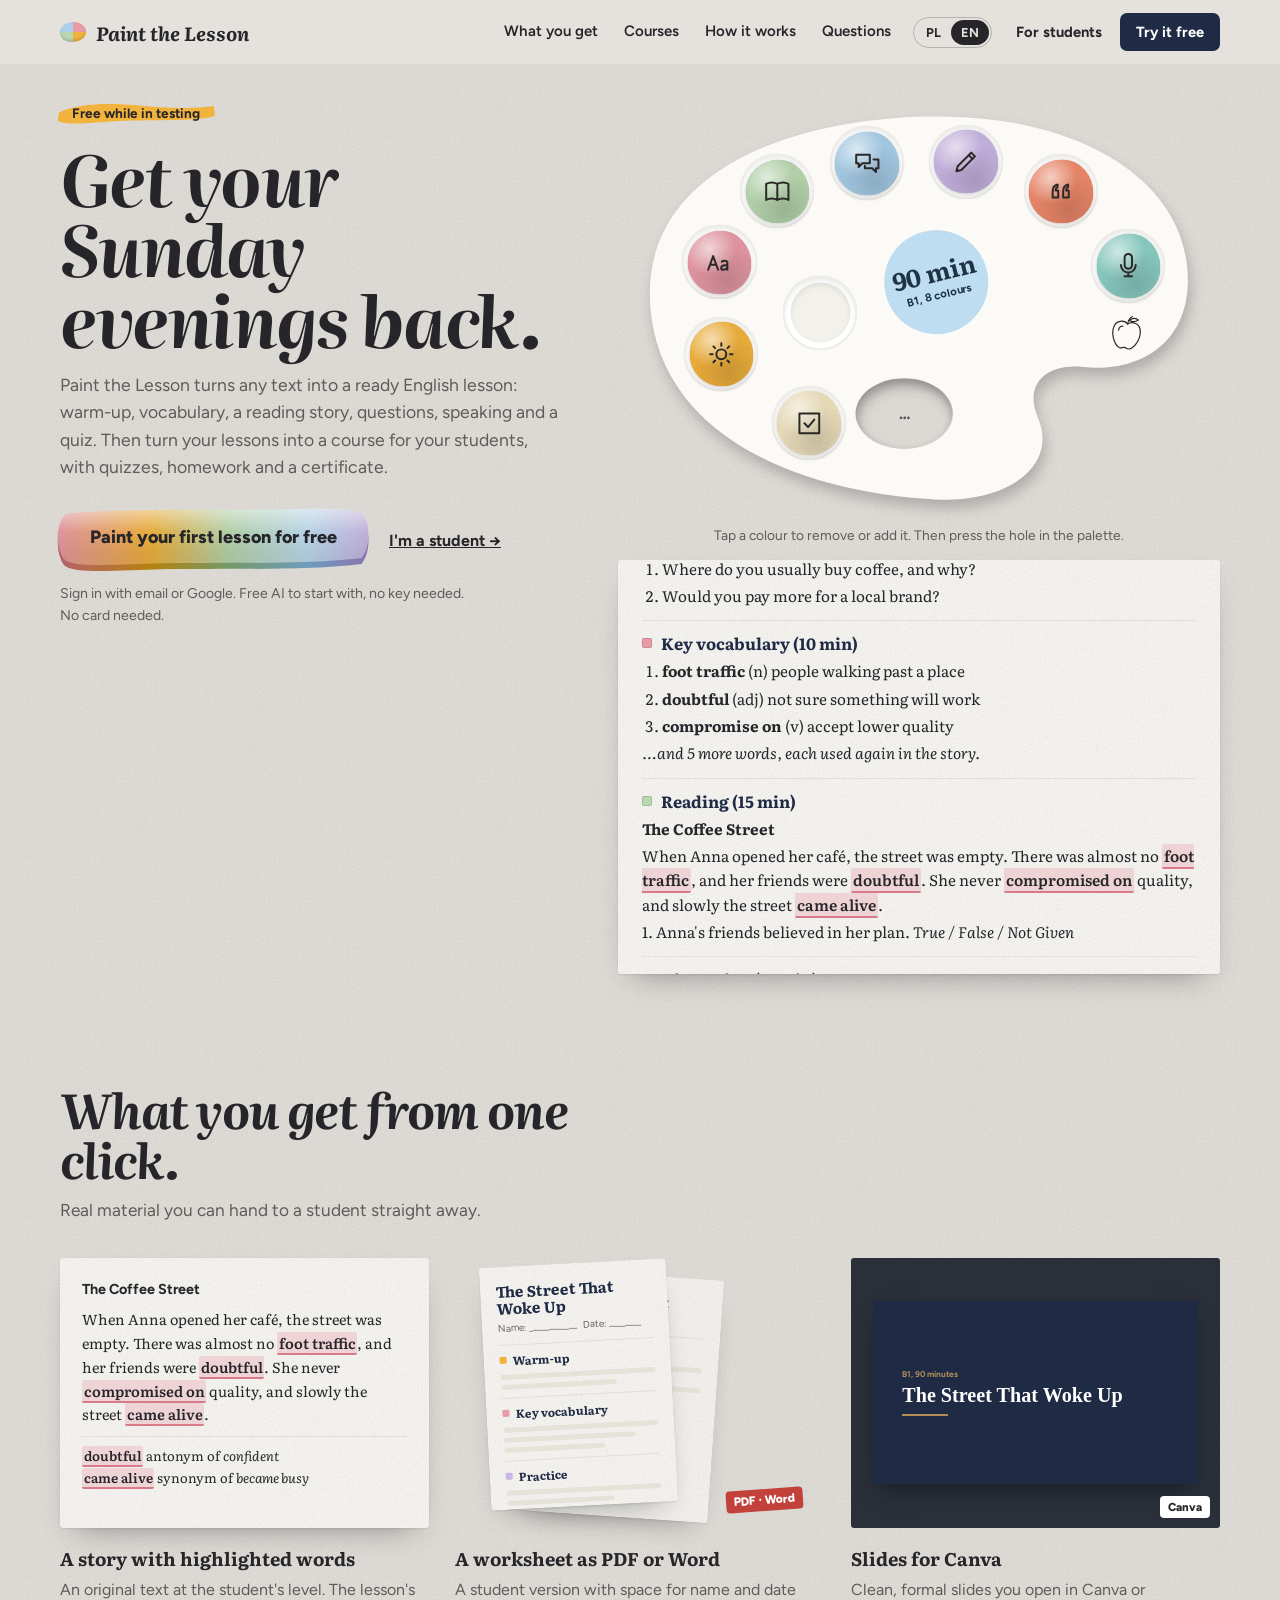
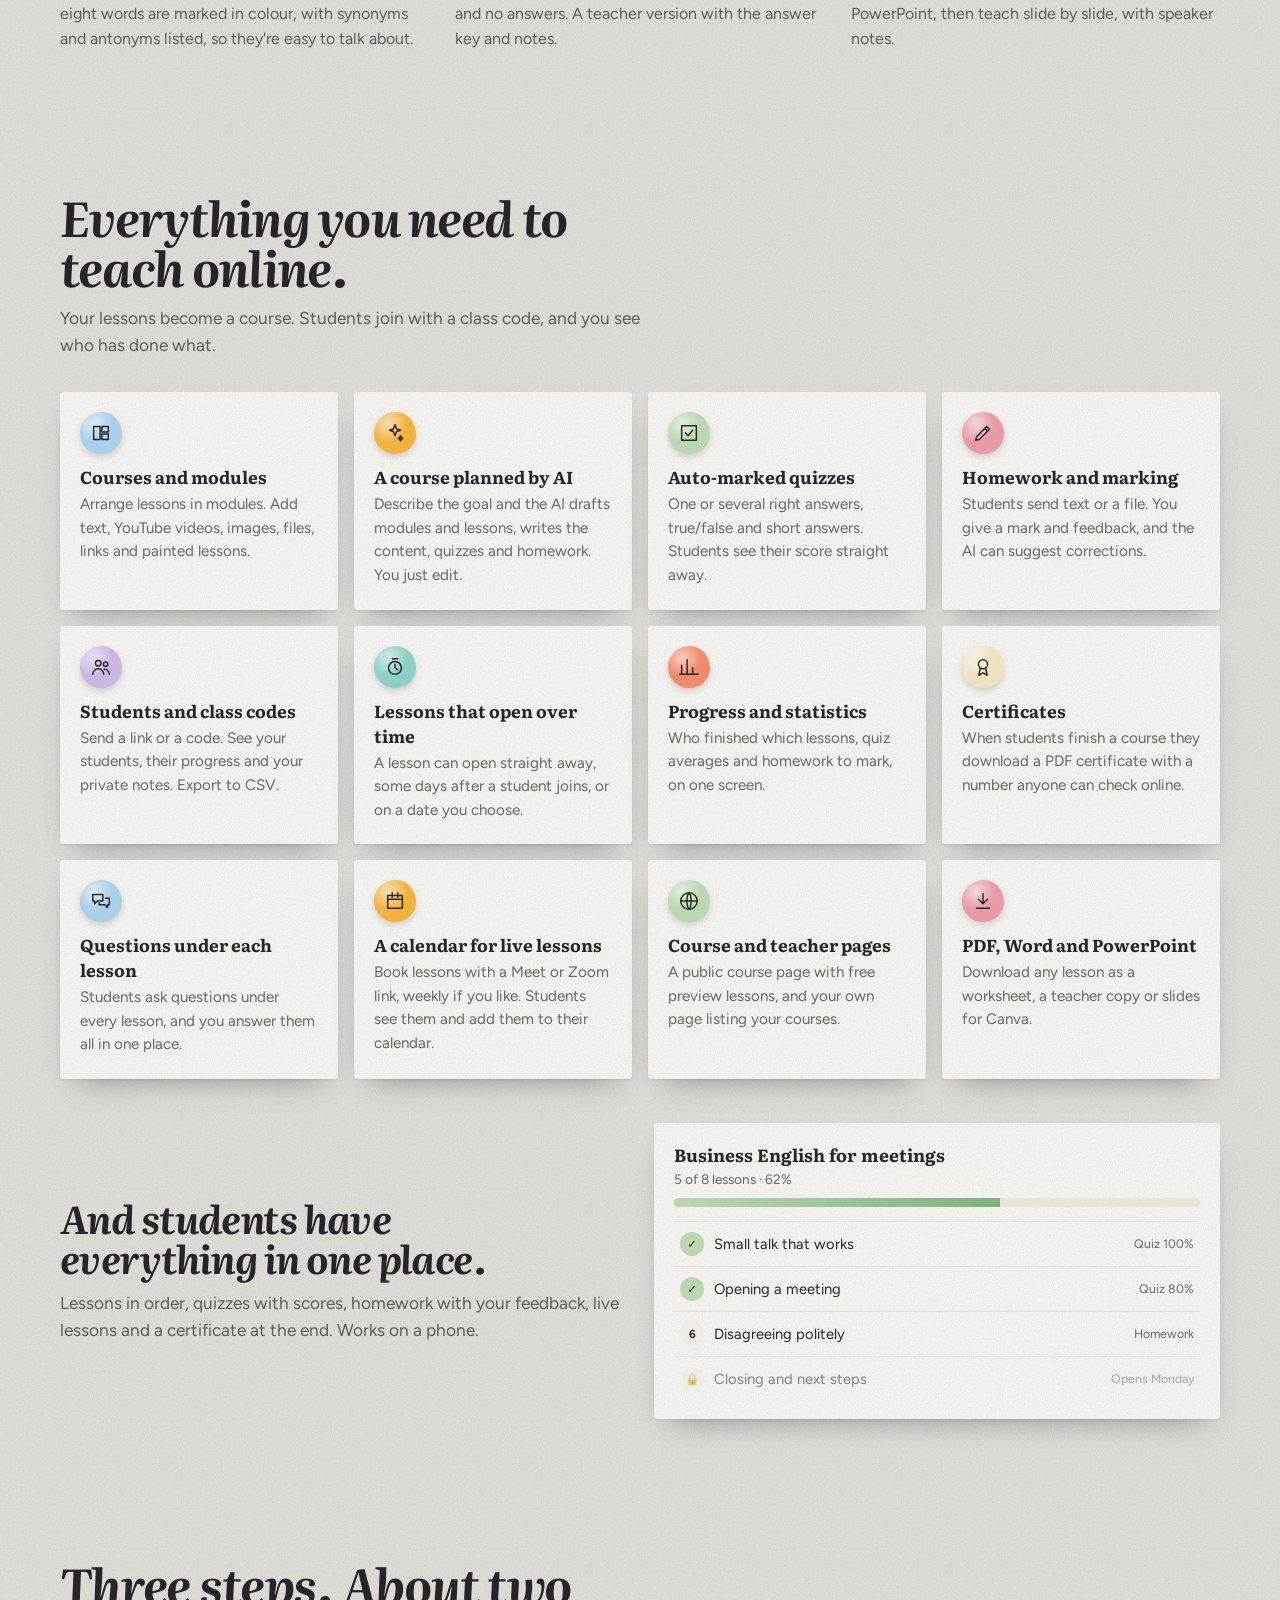
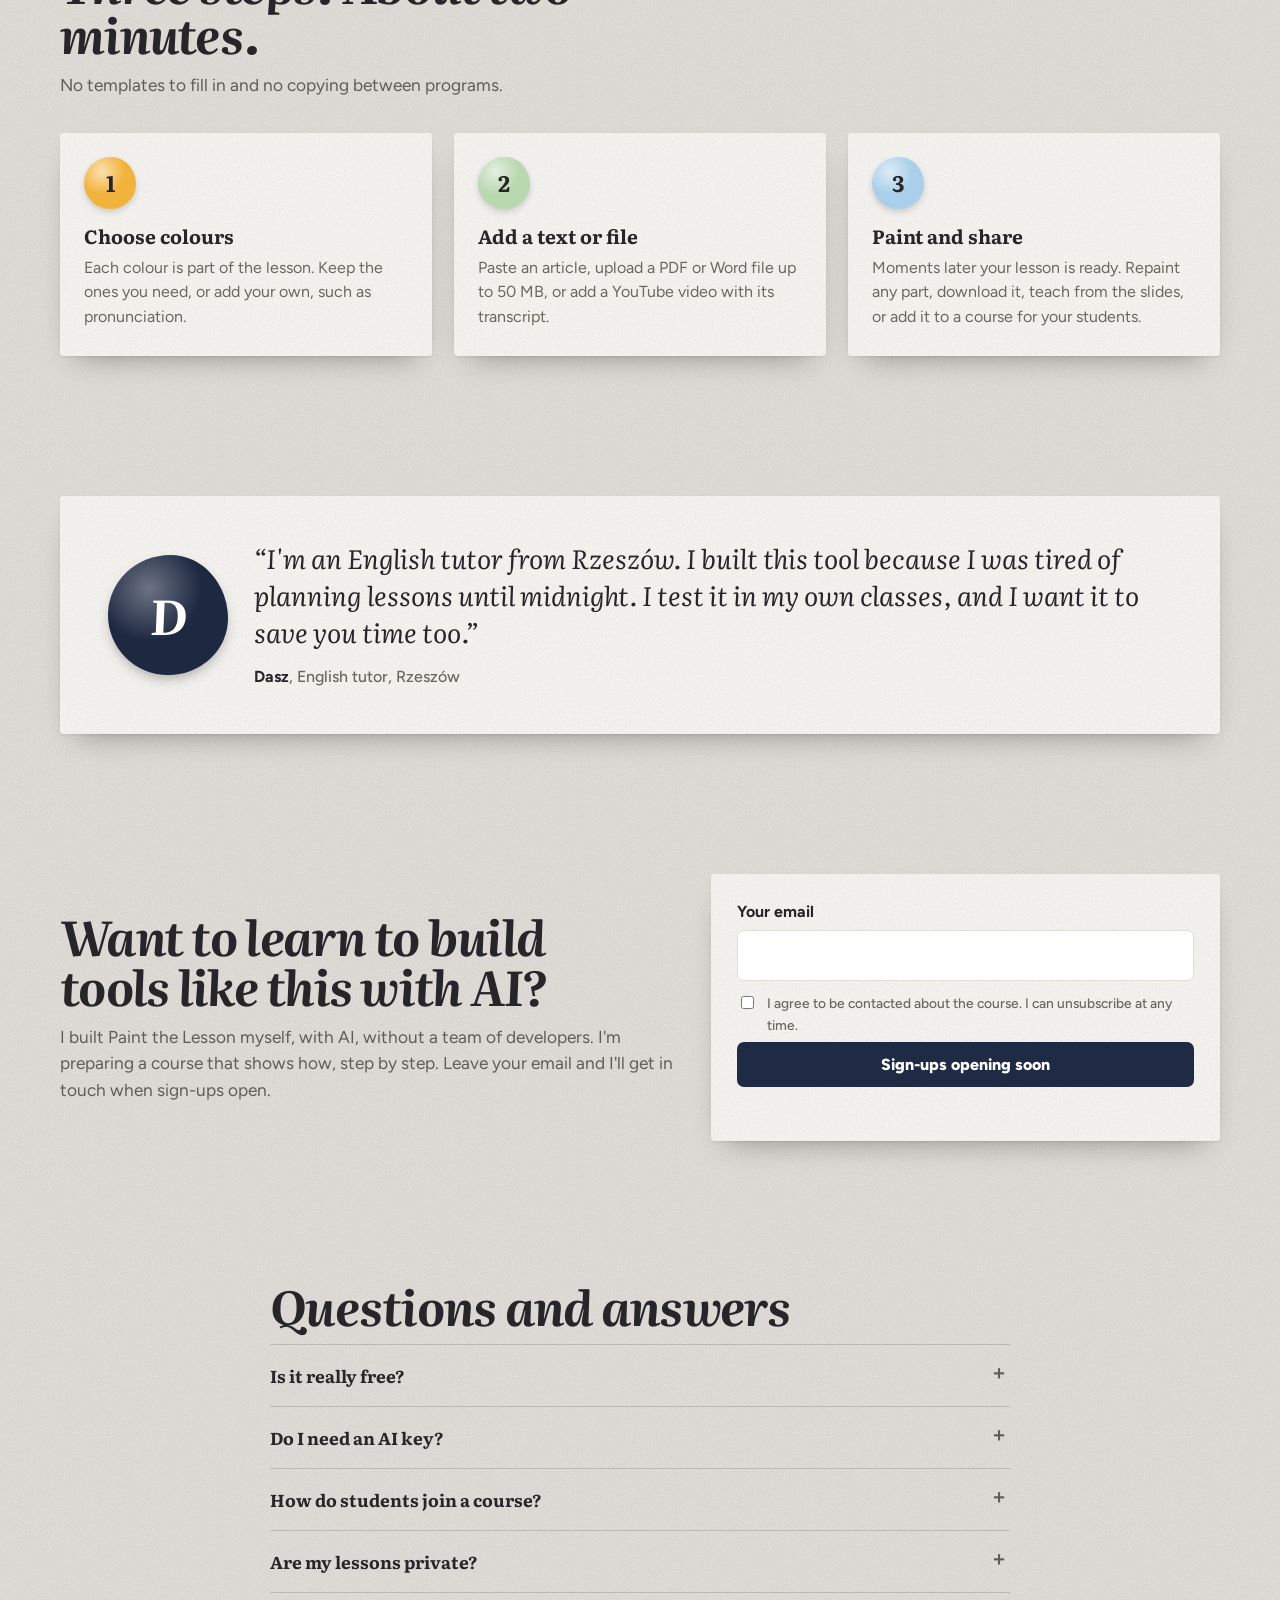
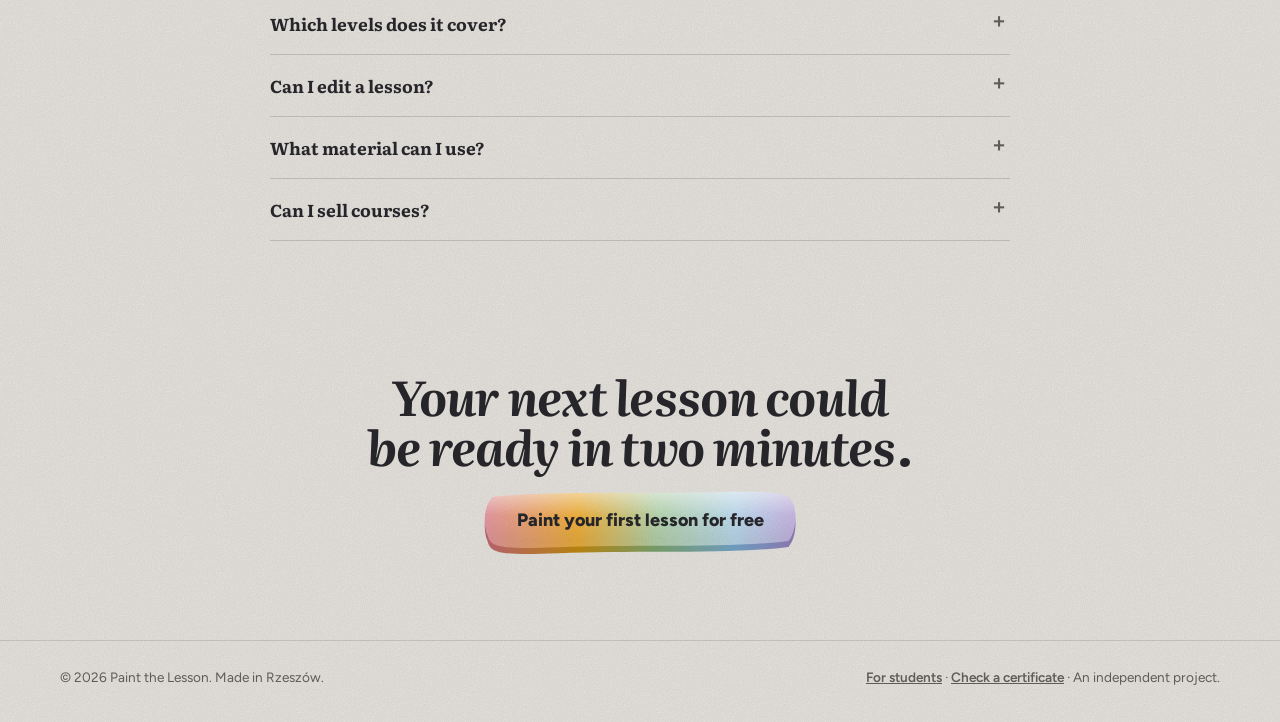
==== commit 248b3329: "Free AI trial for teachers without a key Teachers without their own key use a Supabase Edge Function" ====
--- a/index.html
+++ b/index.html
@@ -404,7 +404,7 @@
     "hero.h1":"Odzyskaj swoje niedzielne wieczory.",
     "hero.lead":"Paint the Lesson zamienia dowolny tekst w gotową lekcję angielskiego: rozgrzewkę, słownictwo, historyjkę, pytania, mówienie i quiz. Z lekcji zbudujesz kurs dla uczniów, z quizami, pracami domowymi i certyfikatem.",
     "hero.cta":"Namaluj pierwszą lekcję za darmo","hero.student":"Jestem uczniem →",
-    "hero.note":"Logujesz się e-mailem lub przez Google. Lekcje pisze AI z Twoim własnym kluczem; klucz Google Gemini jest darmowy. Bez karty płatniczej.",
+    "hero.note":"Logujesz się e-mailem lub przez Google. Darmowy dostęp do AI na start, bez żadnego klucza. Bez karty płatniczej.",
     "demo.hint":"Stuknij kolor, żeby go usunąć lub dodać. Potem naciśnij otwór w palecie.",
     "demo.sample":"Przykładowa lekcja, poziom B1",
     "demo.paint":"Maluj","demo.painting":"…","demo.holeTip":"Namaluj lekcję",
@@ -448,7 +448,7 @@
     "build.opened":"Dokończ zapis w nowej karcie.","build.closed":"Lista zapisów otworzy się za kilka dni. Wróć tu wkrótce.",
     "faq.h2":"Pytania i odpowiedzi",
     "faq.q1":"Czy to naprawdę za darmo?","faq.a1":"Tak. Aplikacja jest w fazie testów i wszystkie funkcje są bezpłatne. Nie podajesz karty płatniczej.",
-    "faq.q2":"Po co mi klucz AI?","faq.a2":"Lekcje pisze sztuczna inteligencja. Wklejasz swój klucz raz, w profilu. Klucz Google Gemini jest darmowy i zakładasz go w minutę w Google AI Studio. Możesz też użyć OpenAI lub Claude. Klucz zostaje w Twojej przeglądarce.",
+    "faq.q2":"Czy potrzebuję klucza AI?","faq.a2":"Nie na start. Każdy nauczyciel dostaje codziennie kilka darmowych użyć AI bez żadnego klucza. Jeśli chcesz więcej, wklej w profilu własny klucz: klucz Google Gemini jest darmowy i zakładasz go w minutę w Google AI Studio. Działają też klucze OpenAI i Claude. Twój klucz zostaje w Twojej przeglądarce.",
     "faq.q7":"Jak uczniowie dołączają do kursu?","faq.a7":"Wysyłasz im link albo kod klasy. Uczeń zakłada darmowe konto e-mailem lub przez Google i od razu widzi kurs. Uczniowie nie potrzebują klucza AI.",
     "faq.q3":"Czy moje lekcje są prywatne?","faq.a3":"Tak. Twoje lekcje, foldery i profil widzisz tylko Ty. Uczniowie widzą wyłącznie kursy, do których dołączyli, i nigdy nie widzą kluczy odpowiedzi ani Twoich notatek.",
     "faq.q4":"Dla jakich poziomów?","faq.a4":"Od A2 do C2. Najlepiej sprawdza się na lekcjach indywidualnych z dorosłymi, ale możesz ją dopasować do każdego ucznia i grupy.",
@@ -469,7 +469,7 @@
     "hero.h1":"Get your Sunday evenings back.",
     "hero.lead":"Paint the Lesson turns any text into a ready English lesson: warm-up, vocabulary, a reading story, questions, speaking and a quiz. Then turn your lessons into a course for your students, with quizzes, homework and a certificate.",
     "hero.cta":"Paint your first lesson for free","hero.student":"I'm a student →",
-    "hero.note":"Sign in with email or Google. Lessons are written by AI with your own key; Google Gemini keys are free. No card needed.",
+    "hero.note":"Sign in with email or Google. Free AI to start with, no key needed. No card needed.",
     "demo.hint":"Tap a colour to remove or add it. Then press the hole in the palette.",
     "demo.sample":"Sample lesson, level B1",
     "demo.paint":"Paint","demo.painting":"…","demo.holeTip":"Paint the lesson",
@@ -513,7 +513,7 @@
     "build.opened":"Finish signing up in the new tab.","build.closed":"The sign-up list opens in a few days. Check back soon.",
     "faq.h2":"Questions and answers",
     "faq.q1":"Is it really free?","faq.a1":"Yes. The app is in testing and every feature is free. No payment card needed.",
-    "faq.q2":"Why do I need an AI key?","faq.a2":"The lessons are written by AI. You paste your own key once, in your profile. Google Gemini keys are free and take a minute to make in Google AI Studio. OpenAI and Claude keys work too. The key stays in your browser.",
+    "faq.q2":"Do I need an AI key?","faq.a2":"Not to start. Every teacher gets a few free AI uses each day with no key at all. For more, paste your own key in your profile: Google Gemini keys are free and take a minute to make in Google AI Studio. OpenAI and Claude keys work too. Your key stays in your browser.",
     "faq.q7":"How do students join a course?","faq.a7":"Send them a link or the class code. They make a free account with email or Google and see the course straight away. Students don't need an AI key.",
     "faq.q3":"Are my lessons private?","faq.a3":"Yes. Only you can see your lessons, folders and profile. Students see only the courses they joined, and never the answer keys or your notes.",
     "faq.q4":"Which levels does it cover?","faq.a4":"A2 to C2. It works best for one-to-one lessons with adults, but you can adapt it to any student or group.",
